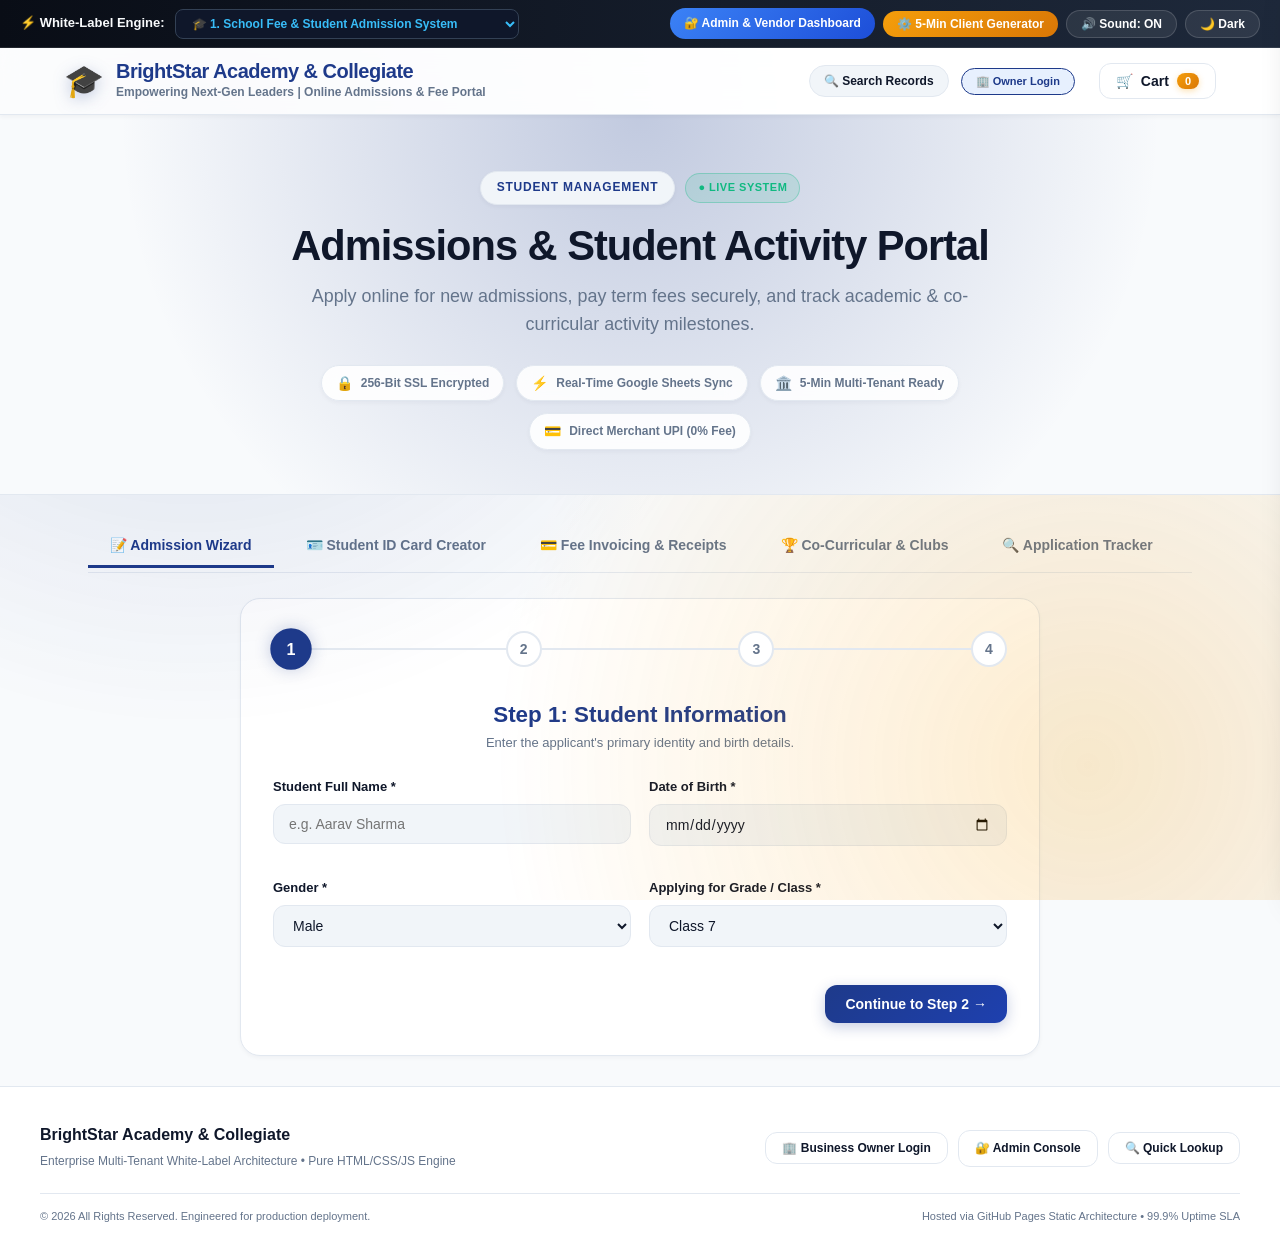
==== index.html @ 554139df "feat: add Business Owner login & dashboard, HTML5 canvas image compression, and fix print media prev" ====
<!DOCTYPE html>
<html lang="en" data-theme="light">
<head>
  <meta charset="UTF-8" />
  <meta name="viewport" content="width=device-width, initial-scale=1.0" />
  <meta name="description" content="World-Class Universal Config-Driven White-Label Platform for Student Admissions, MOVE-X Logistics, Reservations, Food & E-Commerce." />
  <title>Universal Business Platform</title>

  <!-- Security: Content-Security-Policy & Frame Protection -->
  <meta http-equiv="Content-Security-Policy" content="default-src 'self' https: data: blob: 'unsafe-inline' 'unsafe-eval'; img-src 'self' data: https: blob:; font-src 'self' https://fonts.gstatic.com; style-src 'self' 'unsafe-inline' https://fonts.googleapis.com; connect-src 'self' https:;" />
  <meta http-equiv="X-Content-Type-Options" content="nosniff" />

  <!-- Frame-Busting Defense against Clickjacking -->
  <script>
    if (window.top !== window.self) {
      window.top.location = window.self.location;
    }
  </script>

  <!-- Google Fonts: Inter -->
  <link rel="preconnect" href="https://fonts.googleapis.com" />
  <link rel="preconnect" href="https://fonts.gstatic.com" crossorigin />
  <link href="https://fonts.googleapis.com/css2?family=Inter:wght@400;500;600;700;800;900&display=swap" rel="stylesheet" />

  <!-- Google Identity Services (GIS) OAuth 2.0 SDK -->
  <script src="https://accounts.google.com/gsi/client" async defer></script>

  <!-- SEO, Google Indexing & Open Graph Meta Tags -->
  <meta name="robots" content="index, follow" />
  <meta name="google-site-verification" id="google-site-verification-meta" content="google00f9059f5265dae5" />
  <link rel="canonical" id="canonical-url" href="https://raviattrash-pro.github.io/OmniSaaS/" />
  <meta property="og:title" id="og-title" content="OmniSaaS Universal Business Platform" />
  <meta property="og:description" id="og-desc" content="World-Class Universal Config-Driven White-Label Platform for Student Admissions, MOVE-X Logistics, Reservations, Food & E-Commerce." />
  <meta property="og:url" id="og-url" content="https://raviattrash-pro.github.io/OmniSaaS/" />
  <meta property="og:type" content="website" />
  <meta name="twitter:card" content="summary_large_image" />

  <!-- Dynamic Schema.org JSON-LD Structured Data Container -->
  <script id="schema-structured-data" type="application/ld+json"></script>

  <!-- PWA Manifest -->
  <link rel="manifest" href="manifest.json" />

  <!-- Stylesheet -->
  <link rel="stylesheet" href="styles.css" />
</head>
<body>

  <!-- Ambient Glow Meshes -->
  <div class="ambient-glow-mesh"></div>

  <!-- =========================================================================
       CANVAS CONFETTI PARTICLE OVERLAY
       ========================================================================= -->
  <canvas id="confetti-canvas"></canvas>

  <!-- =========================================================================
       SHOWCASE & CONTROLS BAR (FOR CLIENT DEMOS, REBRANDING & ADMIN DASHBOARD)
       ========================================================================= -->
  <div class="showcase-bar" id="showcase-bar">
    <div class="showcase-bar-left">
      <span>⚡ <strong>White-Label Engine:</strong></span>
      <div class="showcase-select-wrapper">
        <select id="showcase-select" class="showcase-select" onchange="UniversalApp.switchVertical(this.value)">
          <option value="student_management">🎓 1. School Fee & Student Admission System</option>
          <option value="movex_booking">🚚 2. MOVE-X Logistics & Vehicle Booking (V0 Plan)</option>
          <option value="hotel_booking">🏨 3. Hotel & Table / Seat Reservation</option>
          <option value="food_order">🍔 4. Restaurant Food Ordering App</option>
          <option value="ecommerce">🛍️ 5. Quick-Commerce / E-Commerce Retail Store</option>
        </select>
      </div>
    </div>

    <div style="display: flex; align-items: center; gap: 8px; flex-wrap: wrap;">
      <!-- Direct Link to Multi-Vendor Admin Dashboard -->
      <a href="admin.html" target="_blank" class="pill-btn" style="background: linear-gradient(135deg, #3b82f6, #1d4ed8); border: none; font-weight: 800; text-decoration: none;">
        🔐 Admin & Vendor Dashboard
      </a>

      <!-- Quick 5-Minute Rebrand & Client Generator -->
      <button class="pill-btn" style="background: linear-gradient(135deg, #f59e0b, #d97706); border: none; font-weight: 800;" onclick="UniversalApp.openRebrandingModal()">
        ⚙️ 5-Min Client Generator
      </button>

      <button class="pill-btn" id="pwa-install-btn" style="display: none; background: #10b981; border-color: #10b981;" onclick="UniversalApp.installPwaApp()">📲 Install App</button>
      <button class="pill-btn" id="sound-toggle-btn" onclick="UniversalApp.toggleSound()">🔊 Sound: ON</button>
      <button class="pill-btn" id="theme-toggle-btn" onclick="UniversalApp.toggleTheme()">🌙 Dark</button>
    </div>
  </div>

  <!-- =========================================================================
       NAVBAR & AUTHENTICATION BADGE
       ========================================================================= -->
  <nav class="navbar" id="main-navbar">
    <div class="nav-container">
      <a href="#" class="brand">
        <img id="brand-logo-img" class="brand-logo-img" src="" alt="Brand Logo" style="display: none;" />
        <span class="brand-icon" id="brand-icon">🎓</span>
        <div class="brand-info">
          <h1 id="brand-title">BrightStar Academy</h1>
          <p id="brand-tagline">Online Admissions & Fee Portal</p>
        </div>
      </a>

      <div class="nav-actions">
        <!-- Global Universal Multi-Entity Search Button -->
        <button class="pill-btn nav-search-pill" onclick="UniversalApp.openUniversalSearch()">
          🔍 Search Records
        </button>

        <!-- Business Owner Dedicated Login Button -->
        <button class="pill-btn" style="background: rgba(59, 130, 246, 0.12); color: var(--primary-color); border: 1.5px solid var(--primary-color); font-weight: 800; font-size: 11px;" onclick="UniversalApp.openOwnerLoginModal()">
          🏢 Owner Login
        </button>

        <!-- Google OAuth Profile Container -->
        <div id="nav-auth-container"></div>

        <button class="cart-badge-btn" onclick="UniversalApp.toggleCart()">
          🛒 <span id="cart-btn-label">Cart</span>
          <span class="badge-count" id="cart-count">0</span>
        </button>
      </div>
    </div>
  </nav>

  <!-- =========================================================================
       HERO SECTION WITH TRUST BADGES & ANIMATED GLOW
       ========================================================================= -->
  <header class="hero">
    <div class="hero-content">
      <div class="hero-badge-wrap">
        <span class="hero-badge" id="hero-badge">ADMISSION PORTAL</span>
        <span class="status-live-dot">● LIVE SYSTEM</span>
      </div>
      <h2 id="hero-headline">Online Student Admissions & Fee Portal</h2>
      <p id="hero-subtext">Apply online for new admissions, pay term fees securely, and track academic & co-curricular activity milestones.</p>

      <!-- Enterprise Trust & Security Badges -->
      <div class="trust-badge-row">
        <div class="trust-badge-item">
          <span class="trust-icon">🔒</span>
          <span>256-Bit SSL Encrypted</span>
        </div>
        <div class="trust-badge-item">
          <span class="trust-icon">⚡</span>
          <span>Real-Time Google Sheets Sync</span>
        </div>
        <div class="trust-badge-item">
          <span class="trust-icon">🏛️</span>
          <span>5-Min Multi-Tenant Ready</span>
        </div>
        <div class="trust-badge-item">
          <span class="trust-icon">💳</span>
          <span>Direct Merchant UPI (0% Fee)</span>
        </div>
      </div>
    </div>
  </header>

  <!-- =========================================================================
       MAIN CONTENT CONTAINER (Dynamically injected per vertical)
       ========================================================================= -->
  <main class="main-wrapper" id="vertical-container">
    <!-- Active Vertical Module Renders Here -->
  </main>

  <!-- =========================================================================
       SLIDE-OUT SHOPPING / BOOKING CART DRAWER
       ========================================================================= -->
  <div class="cart-drawer" id="cart-drawer">
    <div class="cart-header">
      <h3 style="font-size: 1.15rem; color: var(--text-main);">🛍️ Your Selection</h3>
      <button class="modal-close" onclick="UniversalApp.toggleCart()" style="position: static;">✕</button>
    </div>
    
    <div class="cart-items-list" id="cart-items-list">
      <!-- Items populated via JS -->
    </div>

    <!-- PROMO CODE & FREE DELIVERY PROGRESS -->
    <div style="padding: 0 24px; background: var(--surface-card);">
      <div class="promo-input-group">
        <input type="text" id="cart_promo_input" class="form-control" placeholder="Promo code (e.g. WELCOME10)" style="padding: 8px 12px; font-size: 13px;" />
        <button class="btn btn-primary" style="padding: 8px 14px; font-size: 13px;" onclick="UniversalApp.applyPromoCode()">Apply</button>
      </div>
      <div style="font-size: 11px; color: var(--text-muted); display: flex; justify-content: space-between;">
        <span>Free Express Delivery:</span>
        <span style="color: var(--success-color); font-weight: 700;">Unlocked!</span>
      </div>
      <div class="free-shipping-meter">
        <div class="free-shipping-progress" style="width: 100%;"></div>
      </div>
    </div>

    <div class="cart-footer">
      <div style="display: flex; justify-content: space-between; margin-bottom: 14px; font-weight: 800;">
        <span>Total Payable:</span>
        <span id="cart-total-amt" style="color: var(--primary-color); font-size: 1.3rem;">$0.00</span>
      </div>
      <button class="btn btn-primary" style="width: 100%; font-size: 15px;" onclick="UniversalApp.openCartCheckout()">
        Proceed to Checkout →
      </button>
    </div>
  </div>

  <!-- =========================================================================
       UNIVERSAL MODAL OVERLAY
       ========================================================================= -->
  <div class="modal-overlay" id="app-modal" onclick="if(event.target === this) UniversalApp.closeModal()">
    <div class="modal-box">
      <button class="modal-close" onclick="UniversalApp.closeModal()">✕</button>
      <div id="modal-body">
        <!-- Injected dynamically -->
      </div>
    </div>
  </div>

  <!-- =========================================================================
       TOAST CONTAINER
       ========================================================================= -->
  <div class="toast-container" id="toast-container"></div>

  <!-- =========================================================================
       FOOTER
       ========================================================================= -->
  <footer>
    <div style="max-width: 1200px; margin: 0 auto;">
      <div style="display: flex; justify-content: space-between; align-items: center; flex-wrap: wrap; gap: 16px; margin-bottom: 18px; text-align: left;">
        <div>
          <p style="font-weight: 900; color: var(--text-main); font-size: 16px;" id="footer-brand">BrightStar Academy</p>
          <p style="margin: 4px 0; font-size: 12px; color: var(--text-muted);">Enterprise Multi-Tenant White-Label Architecture &bull; Pure HTML/CSS/JS Engine</p>
        </div>
        <div style="display: flex; gap: 10px; align-items: center; flex-wrap: wrap;">
          <button class="btn btn-outline" style="padding: 8px 16px; font-size: 12px; font-weight: 700;" onclick="UniversalApp.openOwnerLoginModal()">
            🏢 Business Owner Login
          </button>
          <a href="admin.html" class="btn btn-outline" style="padding: 8px 16px; font-size: 12px; text-decoration: none;">
            🔐 Admin Console
          </a>
          <button class="btn btn-outline" style="padding: 8px 16px; font-size: 12px;" onclick="UniversalApp.openUniversalSearch()">
            🔍 Quick Lookup
          </button>
        </div>
      </div>
      <div style="border-top: 1px solid var(--border-color); padding-top: 14px; font-size: 11px; color: var(--text-muted); display: flex; justify-content: space-between; flex-wrap: wrap; gap: 8px;">
        <span>© 2026 All Rights Reserved. Engineered for production deployment.</span>
        <span>Hosted via GitHub Pages Static Architecture &bull; 99.9% Uptime SLA</span>
      </div>
    </div>
  </footer>

  <!-- =========================================================================
       SCRIPTS LOADER
       ========================================================================= -->
  <script src="config.js"></script>
  <script src="modules/student-management.js"></script>
  <script src="modules/movex-booking.js"></script>
  <script src="modules/hotel-booking.js"></script>
  <script src="modules/food-ordering.js"></script>
  <script src="modules/ecommerce.js"></script>
  <script src="app.js"></script>
</body>
</html>
---- styles.css ----
/* ==========================================================================
   WORLD-CLASS DESIGN SYSTEM, SECURITY BADGES & ERGONOMIC ANIMATIONS
   Universal Config-Driven White-Label Platform
   ========================================================================== */

:root {
  --primary-color: #1e3a8a;
  --primary-hover: #1e40af;
  --primary-glow: rgba(30, 58, 138, 0.25);
  --accent-color: #f59e0b;
  --accent-hover: #d97706;
  --accent-glow: rgba(245, 158, 11, 0.3);

  /* Light Theme Palette */
  --bg-color: #f8fafc;
  --bg-secondary: #f1f5f9;
  --surface-color: #ffffff;
  --surface-card: #ffffff;
  --surface-glass: rgba(255, 255, 255, 0.88);
  --text-main: #0f172a;
  --text-muted: #64748b;
  --border-color: #e2e8f0;
  --border-focus: #3b82f6;
  
  --success-color: #10b981;
  --warning-color: #f59e0b;
  --danger-color: #ef4444;

  --radius-sm: 8px;
  --radius-md: 12px;
  --radius-lg: 20px;
  --radius-xl: 28px;

  --shadow-sm: 0 2px 4px rgba(15, 23, 42, 0.04);
  --shadow-md: 0 6px 18px rgba(15, 23, 42, 0.08);
  --shadow-lg: 0 14px 38px rgba(15, 23, 42, 0.12);
  --shadow-glow: 0 0 25px var(--primary-glow);

  --font-family: 'Inter', -apple-system, BlinkMacSystemFont, 'Segoe UI', Roboto, sans-serif;
  --spring-transition: all 0.35s cubic-bezier(0.175, 0.885, 0.32, 1.275);
  --smooth-transition: all 0.25s cubic-bezier(0.4, 0, 0.2, 1);
}

/* Dark Theme Palette */
[data-theme="dark"] {
  --bg-color: #090d16;
  --bg-secondary: #0f172a;
  --surface-color: #131d31;
  --surface-card: #18233c;
  --surface-glass: rgba(19, 29, 49, 0.88);
  --text-main: #f8fafc;
  --text-muted: #94a3b8;
  --border-color: #1e293b;
  --border-focus: #60a5fa;
  --shadow-sm: 0 2px 6px rgba(0, 0, 0, 0.3);
  --shadow-md: 0 8px 24px rgba(0, 0, 0, 0.45);
  --shadow-lg: 0 16px 45px rgba(0, 0, 0, 0.6);
}

* {
  box-sizing: border-box;
  margin: 0;
  padding: 0;
  -webkit-font-smoothing: antialiased;
}

body {
  font-family: var(--font-family);
  background-color: var(--bg-color);
  color: var(--text-main);
  line-height: 1.6;
  min-height: 100vh;
  display: flex;
  flex-direction: column;
  transition: background-color 0.3s ease, color 0.3s ease;
  overflow-x: hidden;
  position: relative;
}

/* Ambient Background Glow Mesh */
.ambient-glow-mesh {
  position: fixed;
  inset: 0;
  pointer-events: none;
  z-index: 0;
  background: 
    radial-gradient(circle at 15% 15%, var(--primary-glow) 0%, transparent 45%),
    radial-gradient(circle at 85% 85%, var(--accent-glow) 0%, transparent 45%);
  opacity: 0.65;
  transition: opacity 0.5s ease;
}

/* ==========================================================================
   SHOWCASE DEMO CONTROL BAR
   ========================================================================== */
.showcase-bar {
  background: linear-gradient(90deg, #090d16 0%, #1e293b 100%);
  color: #f8fafc;
  padding: 8px 20px;
  font-size: 13px;
  display: flex;
  justify-content: space-between;
  align-items: center;
  flex-wrap: wrap;
  gap: 12px;
  border-bottom: 1px solid rgba(255, 255, 255, 0.1);
  z-index: 100;
  backdrop-filter: blur(10px);
}
.showcase-bar-left {
  display: flex;
  align-items: center;
  gap: 10px;
}
.showcase-select-wrapper {
  display: flex;
  align-items: center;
  gap: 10px;
}
.showcase-select {
  background: #0f172a;
  color: #38bdf8;
  border: 1px solid #334155;
  padding: 6px 12px;
  border-radius: var(--radius-sm);
  font-size: 12px;
  font-weight: 700;
  outline: none;
  cursor: pointer;
  transition: var(--smooth-transition);
}
.showcase-select:hover {
  border-color: #38bdf8;
  box-shadow: 0 0 10px rgba(56, 189, 248, 0.3);
}
.pill-btn {
  background: rgba(255, 255, 255, 0.08);
  border: 1px solid rgba(255, 255, 255, 0.15);
  color: #fff;
  padding: 6px 14px;
  border-radius: 999px;
  font-size: 12px;
  font-weight: 700;
  cursor: pointer;
  display: inline-flex;
  align-items: center;
  gap: 6px;
  transition: var(--smooth-transition);
}
.pill-btn:hover {
  background: rgba(255, 255, 255, 0.18);
  transform: translateY(-1px);
}

/* ==========================================================================
   NAVBAR & LOGO DISPLAY
   ========================================================================== */
.navbar {
  background: var(--surface-glass);
  backdrop-filter: blur(12px);
  border-bottom: 1px solid var(--border-color);
  position: sticky;
  top: 0;
  z-index: 90;
  box-shadow: var(--shadow-sm);
  transition: var(--smooth-transition);
}
.nav-container {
  max-width: 1200px;
  margin: 0 auto;
  padding: 12px 24px;
  display: flex;
  justify-content: space-between;
  align-items: center;
}
.brand {
  display: flex;
  align-items: center;
  gap: 12px;
  text-decoration: none;
  color: var(--text-main);
  transition: var(--spring-transition);
}
.brand:hover {
  transform: scale(1.02);
}
.brand-icon {
  font-size: 2rem;
  line-height: 1;
  filter: drop-shadow(0 4px 8px var(--primary-glow));
}
.brand-logo-img {
  max-height: 40px;
  max-width: 120px;
  object-fit: contain;
  border-radius: var(--radius-sm);
  display: none;
}
.brand-info h1 {
  font-size: 1.25rem;
  font-weight: 900;
  color: var(--primary-color);
  line-height: 1.15;
  letter-spacing: -0.5px;
}
.brand-info p {
  font-size: 0.75rem;
  color: var(--text-muted);
  font-weight: 600;
}
.nav-actions {
  display: flex;
  align-items: center;
  gap: 12px;
}

/* User Profile Badge */
.user-profile-badge {
  display: flex;
  align-items: center;
  gap: 8px;
  background: var(--bg-secondary);
  border: 1px solid var(--border-color);
  padding: 4px 10px 4px 4px;
  border-radius: 999px;
  font-size: 13px;
  font-weight: 600;
}
.user-avatar {
  width: 28px;
  height: 28px;
  border-radius: 50%;
  object-fit: cover;
  border: 1.5px solid var(--primary-color);
}
.btn-signout {
  background: none;
  border: none;
  color: var(--danger-color);
  font-size: 11px;
  font-weight: 700;
  cursor: pointer;
  margin-left: 4px;
}

/* ==========================================================================
   BUTTONS & ERGONOMIC CONTROLS
   ========================================================================== */
.btn {
  display: inline-flex;
  align-items: center;
  justify-content: center;
  gap: 8px;
  padding: 10px 20px;
  font-size: 14px;
  font-weight: 700;
  border-radius: var(--radius-md);
  border: none;
  cursor: pointer;
  transition: var(--spring-transition);
  text-decoration: none;
  position: relative;
  overflow: hidden;
}
.btn:active {
  transform: scale(0.96);
}
.btn-primary {
  background: linear-gradient(135deg, var(--primary-color) 0%, var(--primary-hover) 100%);
  color: #ffffff;
  box-shadow: 0 4px 14px var(--primary-glow);
}
.btn-primary:hover {
  box-shadow: 0 6px 20px var(--primary-glow);
  transform: translateY(-2px);
}
.btn-accent {
  background: linear-gradient(135deg, var(--accent-color) 0%, var(--accent-hover) 100%);
  color: #ffffff;
  box-shadow: 0 4px 14px var(--accent-glow);
}
.btn-accent:hover {
  box-shadow: 0 6px 20px var(--accent-glow);
  transform: translateY(-2px);
}
.btn-outline {
  background: transparent;
  border: 1.5px solid var(--border-color);
  color: var(--text-main);
}
.btn-outline:hover {
  border-color: var(--primary-color);
  color: var(--primary-color);
  background: var(--bg-secondary);
  transform: translateY(-2px);
}
.cart-badge-btn {
  position: relative;
  background: var(--surface-card);
  border: 1.5px solid var(--border-color);
  color: var(--text-main);
  padding: 9px 16px;
  border-radius: var(--radius-md);
  cursor: pointer;
  font-weight: 700;
  font-size: 14px;
  display: flex;
  align-items: center;
  gap: 8px;
  transition: var(--spring-transition);
}
.cart-badge-btn:hover {
  border-color: var(--primary-color);
  transform: translateY(-2px);
  box-shadow: var(--shadow-sm);
}
.badge-count {
  background: linear-gradient(135deg, var(--accent-color), var(--accent-hover));
  color: white;
  font-size: 11px;
  padding: 2px 8px;
  border-radius: 999px;
  font-weight: 800;
  box-shadow: 0 2px 6px var(--accent-glow);
}

/* ==========================================================================
   HERO SECTION & TRUST SECURITY BADGES
   ========================================================================== */
.hero {
  position: relative;
  background: radial-gradient(circle at 50% 0%, var(--primary-glow) 0%, transparent 70%), var(--bg-color);
  border-bottom: 1px solid var(--border-color);
  padding: 56px 24px 44px;
  text-align: center;
}
.hero-content {
  max-width: 860px;
  margin: 0 auto;
}
.hero-badge-wrap {
  display: inline-flex;
  align-items: center;
  gap: 10px;
  margin-bottom: 16px;
  flex-wrap: wrap;
  justify-content: center;
}
.hero-badge {
  display: inline-flex;
  align-items: center;
  gap: 6px;
  padding: 6px 16px;
  background: var(--bg-secondary);
  border: 1px solid var(--border-color);
  color: var(--primary-color);
  font-size: 12px;
  font-weight: 800;
  border-radius: 999px;
  text-transform: uppercase;
  letter-spacing: 0.8px;
  box-shadow: var(--shadow-sm);
}
.status-live-dot {
  display: inline-flex;
  align-items: center;
  gap: 6px;
  padding: 5px 12px;
  background: rgba(16, 185, 129, 0.12);
  color: var(--success-color);
  border: 1px solid rgba(16, 185, 129, 0.3);
  font-size: 11px;
  font-weight: 800;
  border-radius: 999px;
  letter-spacing: 0.5px;
}
.hero h2 {
  font-size: 2.6rem;
  font-weight: 900;
  color: var(--text-main);
  margin-bottom: 12px;
  line-height: 1.18;
  letter-spacing: -1px;
}
.hero p {
  font-size: 1.12rem;
  color: var(--text-muted);
  max-width: 680px;
  margin: 0 auto 26px;
}

/* Trust Badges Row */
.trust-badge-row {
  display: flex;
  justify-content: center;
  align-items: center;
  flex-wrap: wrap;
  gap: 12px;
  margin-top: 20px;
}
.trust-badge-item {
  display: inline-flex;
  align-items: center;
  gap: 8px;
  background: var(--surface-glass);
  backdrop-filter: blur(10px);
  border: 1px solid var(--border-color);
  padding: 6px 14px;
  border-radius: 999px;
  font-size: 12px;
  font-weight: 700;
  color: var(--text-muted);
  box-shadow: var(--shadow-sm);
  transition: var(--spring-transition);
}
.trust-badge-item:hover {
  transform: translateY(-2px);
  border-color: var(--primary-color);
  color: var(--text-main);
}
.trust-icon {
  font-size: 14px;
}

.nav-search-pill {
  background: var(--bg-secondary);
  color: var(--text-main);
  border: 1.5px solid var(--border-color);
  padding: 8px 14px;
  font-weight: 700;
}
.nav-search-pill:hover {
  border-color: var(--primary-color);
  color: var(--primary-color);
}

/* ==========================================================================
   TABS & NAVIGATION
   ========================================================================== */
.tab-container {
  max-width: 1200px;
  margin: 20px auto 0;
  padding: 0 24px;
}
.nav-tabs {
  display: flex;
  gap: 10px;
  border-bottom: 1px solid var(--border-color);
  overflow-x: auto;
  padding-bottom: 4px;
}
.tab-btn {
  padding: 12px 22px;
  background: none;
  border: none;
  border-bottom: 3px solid transparent;
  font-size: 14px;
  font-weight: 700;
  color: var(--text-muted);
  cursor: pointer;
  transition: var(--smooth-transition);
  white-space: nowrap;
  display: inline-flex;
  align-items: center;
  gap: 6px;
}
.tab-btn:hover {
  color: var(--primary-color);
}
.tab-btn.active {
  color: var(--primary-color);
  border-bottom-color: var(--primary-color);
}

/* ==========================================================================
   CARDS & GRID
   ========================================================================== */
.main-wrapper {
  max-width: 1200px;
  margin: 30px auto;
  padding: 0 24px;
  flex: 1;
  width: 100%;
}
.grid-container {
  display: grid;
  grid-template-columns: repeat(auto-fill, minmax(290px, 1fr));
  gap: 24px;
  margin-top: 20px;
}
.card {
  background: var(--surface-card);
  border: 1px solid var(--border-color);
  border-radius: var(--radius-lg);
  overflow: hidden;
  box-shadow: var(--shadow-sm);
  transition: var(--spring-transition);
  display: flex;
  flex-direction: column;
  position: relative;
}
.card:hover {
  transform: translateY(-6px);
  box-shadow: var(--shadow-md);
  border-color: var(--border-focus);
}
.card-image-wrap {
  position: relative;
  height: 190px;
  background: var(--bg-secondary);
  overflow: hidden;
}
.card-img {
  width: 100%;
  height: 100%;
  object-fit: cover;
  transition: transform 0.5s ease;
}
.card:hover .card-img {
  transform: scale(1.08);
}
.card-badge {
  position: absolute;
  top: 14px;
  left: 14px;
  background: linear-gradient(135deg, var(--accent-color), var(--accent-hover));
  color: #fff;
  padding: 4px 12px;
  font-size: 11px;
  font-weight: 800;
  border-radius: 999px;
  text-transform: uppercase;
  letter-spacing: 0.5px;
  box-shadow: 0 2px 8px rgba(0,0,0,0.15);
}
.card-body {
  padding: 22px;
  flex: 1;
  display: flex;
  flex-direction: column;
}
.card-title {
  font-size: 1.2rem;
  font-weight: 800;
  color: var(--text-main);
  margin-bottom: 6px;
  letter-spacing: -0.3px;
}
.card-subtitle {
  font-size: 0.85rem;
  color: var(--text-muted);
  margin-bottom: 12px;
  font-weight: 500;
}
.card-desc {
  font-size: 0.92rem;
  color: var(--text-muted);
  margin-bottom: 18px;
  flex: 1;
  line-height: 1.5;
}
.card-footer {
  display: flex;
  justify-content: space-between;
  align-items: center;
  padding-top: 16px;
  border-top: 1px solid var(--border-color);
}
.price-tag {
  font-size: 1.35rem;
  font-weight: 900;
  color: var(--primary-color);
  letter-spacing: -0.5px;
}
.price-unit {
  font-size: 0.8rem;
  font-weight: 500;
  color: var(--text-muted);
}

/* ==========================================================================
   STEPPER WIZARD
   ========================================================================== */
.stepper-header {
  display: flex;
  justify-content: space-between;
  position: relative;
  margin-bottom: 30px;
}
.stepper-header::before {
  content: '';
  position: absolute;
  top: 50%;
  left: 0;
  right: 0;
  height: 2px;
  background: var(--border-color);
  z-index: 1;
  transform: translateY(-50%);
}
.step-node {
  position: relative;
  z-index: 2;
  background: var(--surface-card);
  border: 2px solid var(--border-color);
  color: var(--text-muted);
  width: 36px;
  height: 36px;
  border-radius: 50%;
  display: flex;
  align-items: center;
  justify-content: center;
  font-weight: 800;
  font-size: 14px;
  transition: var(--spring-transition);
}
.step-node.active {
  border-color: var(--primary-color);
  background: var(--primary-color);
  color: #fff;
  box-shadow: 0 0 14px var(--primary-glow);
  transform: scale(1.15);
}
.step-node.completed {
  border-color: var(--success-color);
  background: var(--success-color);
  color: #fff;
}

/* ==========================================================================
   DIGITAL STUDENT ID CARD
   ========================================================================== */
.digital-id-card {
  background: linear-gradient(135deg, var(--primary-color) 0%, #0f172a 100%);
  color: #ffffff;
  border-radius: var(--radius-lg);
  padding: 24px;
  max-width: 440px;
  margin: 20px auto;
  box-shadow: var(--shadow-lg);
  border: 1px solid rgba(255,255,255,0.2);
  position: relative;
  overflow: hidden;
}
.digital-id-card::after {
  content: 'OFFICIAL STUDENT ID';
  position: absolute;
  bottom: 8px;
  right: 16px;
  font-size: 10px;
  letter-spacing: 2px;
  opacity: 0.3;
}
.id-card-top {
  display: flex;
  justify-content: space-between;
  align-items: center;
  border-bottom: 1px solid rgba(255,255,255,0.2);
  padding-bottom: 12px;
  margin-bottom: 16px;
}
.id-card-body {
  display: flex;
  gap: 16px;
  align-items: center;
}
.id-photo-frame {
  width: 80px;
  height: 95px;
  background: #ffffff;
  border-radius: var(--radius-sm);
  display: flex;
  align-items: center;
  justify-content: center;
  font-size: 2.2rem;
  border: 2px solid #cbd5e1;
  overflow: hidden;
}

/* ==========================================================================
   MOVE-X INTERACTIVE SVG MAP ROUTE SIMULATOR
   ========================================================================== */
.route-map-box {
  background: #0f172a;
  border-radius: var(--radius-md);
  padding: 16px;
  margin-bottom: 18px;
  position: relative;
  overflow: hidden;
  border: 1px solid #334155;
}
.map-lane-svg {
  width: 100%;
  height: 80px;
}
.lane-truck-icon {
  animation: moveTruck 4s linear infinite;
}
@keyframes moveTruck {
  0% { transform: translateX(40px); }
  50% { transform: translateX(260px); }
  100% { transform: translateX(40px); }
}

/* ==========================================================================
   PROMO CODE & CART METERS
   ========================================================================== */
.promo-input-group {
  display: flex;
  gap: 8px;
  margin: 14px 0;
}
.free-shipping-meter {
  background: var(--bg-secondary);
  border-radius: 999px;
  height: 8px;
  overflow: hidden;
  margin: 10px 0;
}
.free-shipping-progress {
  background: linear-gradient(90deg, var(--accent-color), var(--success-color));
  height: 100%;
  width: 60%;
  transition: width 0.4s ease;
}

/* ==========================================================================
   FORMS & INPUTS
   ========================================================================== */
.form-card {
  background: var(--surface-card);
  border: 1px solid var(--border-color);
  border-radius: var(--radius-lg);
  padding: 32px;
  box-shadow: var(--shadow-sm);
  max-width: 800px;
  margin: 0 auto;
}
.form-grid {
  display: grid;
  grid-template-columns: 1fr 1fr;
  gap: 18px;
}
.form-grid-full {
  grid-column: span 2;
}
.form-group {
  display: flex;
  flex-direction: column;
  gap: 6px;
  margin-bottom: 14px;
}
.form-group label {
  font-size: 13px;
  font-weight: 700;
  color: var(--text-main);
}
.form-control {
  padding: 11px 15px;
  border: 1.5px solid var(--border-color);
  border-radius: var(--radius-md);
  font-size: 14px;
  font-family: inherit;
  outline: none;
  background: var(--bg-secondary);
  color: var(--text-main);
  transition: var(--smooth-transition);
}
.form-control:focus {
  background: var(--surface-card);
  border-color: var(--primary-color);
  box-shadow: 0 0 0 4px var(--primary-glow);
}

/* MoveX Calculator Card */
.movex-calc-card {
  background: var(--surface-card);
  border: 2px solid var(--primary-color);
  border-radius: var(--radius-lg);
  padding: 24px;
  box-shadow: var(--shadow-md);
}
.movex-fare-breakdown {
  background: var(--bg-secondary);
  border: 1px dashed var(--border-color);
  border-radius: var(--radius-md);
  padding: 18px;
  margin: 16px 0;
}
.fare-row {
  display: flex;
  justify-content: space-between;
  font-size: 14px;
  padding: 5px 0;
  color: var(--text-muted);
}
.fare-row.total-row {
  font-size: 19px;
  font-weight: 900;
  color: var(--primary-color);
  border-top: 1.5px solid var(--border-color);
  padding-top: 10px;
  margin-top: 10px;
}
.driver-payout-box {
  background: rgba(16, 185, 129, 0.12);
  border: 1px solid var(--success-color);
  color: var(--success-color);
  padding: 12px 16px;
  border-radius: var(--radius-md);
  font-size: 13px;
  display: flex;
  justify-content: space-between;
  font-weight: 800;
}

/* Modals & Drawers */
.modal-overlay {
  position: fixed;
  inset: 0;
  background: rgba(9, 13, 22, 0.75);
  backdrop-filter: blur(8px);
  z-index: 200;
  display: none;
  justify-content: center;
  align-items: center;
  padding: 20px;
}
.modal-overlay.active {
  display: flex;
}
.modal-box {
  background: var(--surface-card);
  backdrop-filter: blur(16px);
  border-radius: var(--radius-xl);
  max-width: 720px;
  width: 100%;
  max-height: 92vh;
  overflow-y: auto;
  box-shadow: 0 25px 50px -12px rgba(0, 0, 0, 0.4), 0 0 35px var(--primary-glow);
  position: relative;
  padding: 32px;
  animation: modalSpring 0.35s cubic-bezier(0.175, 0.885, 0.32, 1.275);
  border: 1px solid var(--border-color);
}
@keyframes modalSpring {
  from { opacity: 0; transform: scale(0.9) translateY(20px); }
  to { opacity: 1; transform: scale(1) translateY(0); }
}
.modal-close {
  position: absolute;
  top: 20px;
  right: 20px;
  background: var(--bg-secondary);
  border: none;
  width: 34px;
  height: 34px;
  border-radius: 50%;
  cursor: pointer;
  font-size: 18px;
  display: flex;
  align-items: center;
  justify-content: center;
  color: var(--text-main);
  transition: var(--smooth-transition);
}
.modal-close:hover {
  transform: rotate(90deg);
  background: var(--danger-color);
  color: #fff;
}

/* Cart Drawer */
.cart-drawer {
  position: fixed;
  top: 0;
  right: -450px;
  width: 100%;
  max-width: 420px;
  height: 100vh;
  background: var(--surface-card);
  box-shadow: -8px 0 35px rgba(0,0,0,0.3);
  z-index: 250;
  transition: right 0.4s cubic-bezier(0.175, 0.885, 0.32, 1.1);
  display: flex;
  flex-direction: column;
  border-left: 1px solid var(--border-color);
}
.cart-drawer.open {
  right: 0;
}
.cart-header {
  padding: 20px 24px;
  border-bottom: 1px solid var(--border-color);
  display: flex;
  justify-content: space-between;
  align-items: center;
}
.cart-items-list {
  flex: 1;
  overflow-y: auto;
  padding: 18px 24px;
}
.cart-item-row {
  display: flex;
  justify-content: space-between;
  align-items: center;
  padding: 14px 0;
  border-bottom: 1px solid var(--border-color);
}
.cart-qty-ctrl {
  display: flex;
  align-items: center;
  gap: 10px;
}
.qty-btn {
  width: 28px;
  height: 28px;
  border: 1px solid var(--border-color);
  background: var(--bg-secondary);
  color: var(--text-main);
  border-radius: var(--radius-sm);
  cursor: pointer;
  font-weight: 800;
  transition: var(--smooth-transition);
}
.qty-btn:hover {
  background: var(--primary-color);
  color: #fff;
}
.cart-footer {
  padding: 22px 24px;
  border-top: 1px solid var(--border-color);
  background: var(--bg-secondary);
}

/* Toasts */
.toast-container {
  position: fixed;
  bottom: 24px;
  right: 24px;
  z-index: 300;
  display: flex;
  flex-direction: column;
  gap: 10px;
}
.toast {
  background: var(--surface-card);
  color: var(--text-main);
  border: 1px solid var(--border-color);
  padding: 14px 22px;
  border-radius: var(--radius-md);
  box-shadow: var(--shadow-lg);
  font-size: 14px;
  font-weight: 700;
  display: flex;
  align-items: center;
  gap: 10px;
  animation: toastSlide 0.35s cubic-bezier(0.175, 0.885, 0.32, 1.275);
}
@keyframes toastSlide {
  from { transform: translateX(100%); opacity: 0; }
  to { transform: translateX(0); opacity: 1; }
}

/* Canvas Confetti Layer */
#confetti-canvas {
  position: fixed;
  inset: 0;
  pointer-events: none;
  z-index: 9999;
}

/* ==========================================================================
   5-MINUTE MULTI-TENANT RAPID ONBOARDING & LAUNCHPAD STYLES
   ========================================================================== */
.launchpad-tabs {
  display: flex;
  gap: 8px;
  border-bottom: 2px solid var(--border-color);
  padding-bottom: 12px;
  margin-bottom: 20px;
  overflow-x: auto;
}
.launchpad-tab-btn {
  padding: 8px 16px;
  border-radius: var(--radius-md);
  border: 1px solid var(--border-color);
  background: var(--bg-secondary);
  color: var(--text-muted);
  font-weight: 700;
  font-size: 13px;
  cursor: pointer;
  white-space: nowrap;
  transition: var(--smooth-transition);
  display: inline-flex;
  align-items: center;
  gap: 6px;
}
.launchpad-tab-btn:hover {
  background: var(--surface-card);
  color: var(--text-main);
}
.launchpad-tab-btn.active {
  background: var(--primary-color);
  color: #ffffff;
  border-color: var(--primary-color);
  box-shadow: var(--shadow-sm);
}

.client-profile-grid {
  display: grid;
  grid-template-columns: repeat(auto-fill, minmax(260px, 1fr));
  gap: 16px;
  margin: 16px 0;
}
.client-profile-card {
  background: var(--bg-secondary);
  border: 1.5px solid var(--border-color);
  border-radius: var(--radius-lg);
  padding: 18px;
  position: relative;
  transition: var(--smooth-transition);
  display: flex;
  flex-direction: column;
  justify-content: space-between;
}
.client-profile-card:hover {
  border-color: var(--primary-color);
  transform: translateY(-3px);
  box-shadow: var(--shadow-md);
}
.client-profile-card.active-profile {
  border-color: var(--success-color);
  background: rgba(16, 185, 129, 0.05);
}
.profile-card-header {
  display: flex;
  justify-content: space-between;
  align-items: flex-start;
  margin-bottom: 10px;
}
.profile-badge {
  font-size: 10px;
  font-weight: 800;
  text-transform: uppercase;
  padding: 3px 8px;
  border-radius: 999px;
  background: var(--surface-card);
  color: var(--text-muted);
}
.profile-actions {
  display: flex;
  gap: 6px;
  margin-top: 14px;
}

.catalog-editor-container {
  background: var(--bg-secondary);
  border: 1px solid var(--border-color);
  border-radius: var(--radius-md);
  padding: 16px;
  margin-top: 14px;
}
.catalog-item-row {
  display: flex;
  gap: 10px;
  align-items: center;
  background: var(--surface-card);
  padding: 10px 14px;
  border-radius: var(--radius-sm);
  border: 1px solid var(--border-color);
  margin-bottom: 8px;
}

.share-link-box {
  background: var(--bg-secondary);
  border: 1.5px dashed var(--primary-color);
  border-radius: var(--radius-lg);
  padding: 20px;
  text-align: center;
  margin-top: 16px;
}

/* Footer */
footer {
  background: var(--surface-color);
  color: var(--text-muted);
  padding: 35px 24px;
  font-size: 13px;
  margin-top: auto;
  text-align: center;
  border-top: 1px solid var(--border-color);
}

/* ==========================================================================
   OFFICIAL PRINT STYLESHEET (@media print)
   Flawless single-page PDF generation for receipts, vouchers, dockets & ID cards
   ========================================================================== */
@media print {
  @page {
    size: A4 portrait;
    margin: 12mm;
  }

  html, body {
    background: #ffffff !important;
    color: #000000 !important;
    margin: 0 !important;
    padding: 0 !important;
    font-size: 11pt;
    line-height: 1.4;
  }

  /* Hide background interface by default */
  body * {
    visibility: hidden;
  }

  .showcase-bar,
  .navbar,
  .hero,
  .tab-container,
  .cart-drawer,
  .toast-container,
  footer,
  .btn,
  button,
  .modal-close,
  #confetti-canvas,
  .route-map-box,
  .pill-btn,
  .form-card,
  input,
  select,
  textarea,
  .nav-tabs,
  .sound-btn {
    display: none !important;
    visibility: hidden !important;
  }

  /* 1. When an active modal is open (Receipt Slip, Voucher, Order Receipt, Docket) */
  #app-modal.active,
  #app-modal.active *,
  .modal-overlay.active,
  .modal-overlay.active *,
  .modal.active,
  .modal.active * {
    visibility: visible !important;
  }

  #app-modal.active,
  .modal-overlay.active,
  .modal.active {
    position: absolute !important;
    left: 0 !important;
    top: 0 !important;
    width: 100% !important;
    height: auto !important;
    display: block !important;
    background: #ffffff !important;
    padding: 0 !important;
    margin: 0 !important;
    overflow: visible !important;
  }

  #app-modal.active .modal-box,
  .modal-overlay.active .modal-box,
  .modal.active .modal-box,
  .modal.active .modal-content {
    position: static !important;
    width: 100% !important;
    max-width: 580px !important;
    margin: 0 auto !important;
    padding: 24px !important;
    border: 1.5px solid #0f172a !important;
    border-radius: 8px !important;
    background: #ffffff !important;
    color: #0f172a !important;
    box-shadow: none !important;
    page-break-inside: avoid !important;
    break-inside: avoid !important;
  }

  .receipt-box {
    width: 100% !important;
    max-width: 560px !important;
    margin: 0 auto !important;
    padding: 0 !important;
    background: #ffffff !important;
    color: #0f172a !important;
    page-break-inside: avoid !important;
    break-inside: avoid !important;
    page-break-after: avoid !important;
    break-after: avoid !important;
  }

  .receipt-row {
    border-bottom: 1px dashed #cbd5e1 !important;
    padding: 6px 0 !important;
    color: #0f172a !important;
  }

  .receipt-row strong {
    color: #0f172a !important;
  }

  /* 2. When printing an ID Card */
  body.printing-id-card #printableStudentIdCard,
  body.printing-id-card #printableStudentIdCard * {
    visibility: visible;
  }

  body.printing-id-card #printableStudentIdCard {
    position: fixed !important;
    left: 50% !important;
    top: 30% !important;
    transform: translate(-50%, -30%) !important;
    margin: 0 auto !important;
    width: 380px !important;
    max-width: 380px !important;
    box-shadow: none !important;
    border: 2px solid #0f172a !important;
    page-break-inside: avoid !important;
    break-inside: avoid !important;
    page-break-after: avoid !important;
    break-after: avoid !important;
    -webkit-print-color-adjust: exact !important;
    print-color-adjust: exact !important;
  }

  .digital-id-card {
    background: #1e3a8a !important;
    color: #ffffff !important;
    -webkit-print-color-adjust: exact !important;
    print-color-adjust: exact !important;
    page-break-inside: avoid !important;
    break-inside: avoid !important;
  }
}

.payment-proof-box {
  background: var(--bg-secondary);
  border: 1px solid var(--border-color);
  border-radius: var(--radius-md);
  padding: 14px;
  margin-top: 14px;
  text-align: left;
}

.screenshot-preview-thumb {
  width: 100%;
  max-height: 150px;
  object-fit: contain;
  border-radius: var(--radius-sm);
  border: 1px solid var(--border-color);
  background: #fff;
  margin-top: 8px;
}

/* Responsive */
@media (max-width: 768px) {
  .form-grid {
    grid-template-columns: 1fr;
  }
  .form-grid-full {
    grid-column: span 1;
  }
  .hero h2 {
    font-size: 1.8rem;
  }
  .nav-container {
    padding: 10px 16px;
  }
}
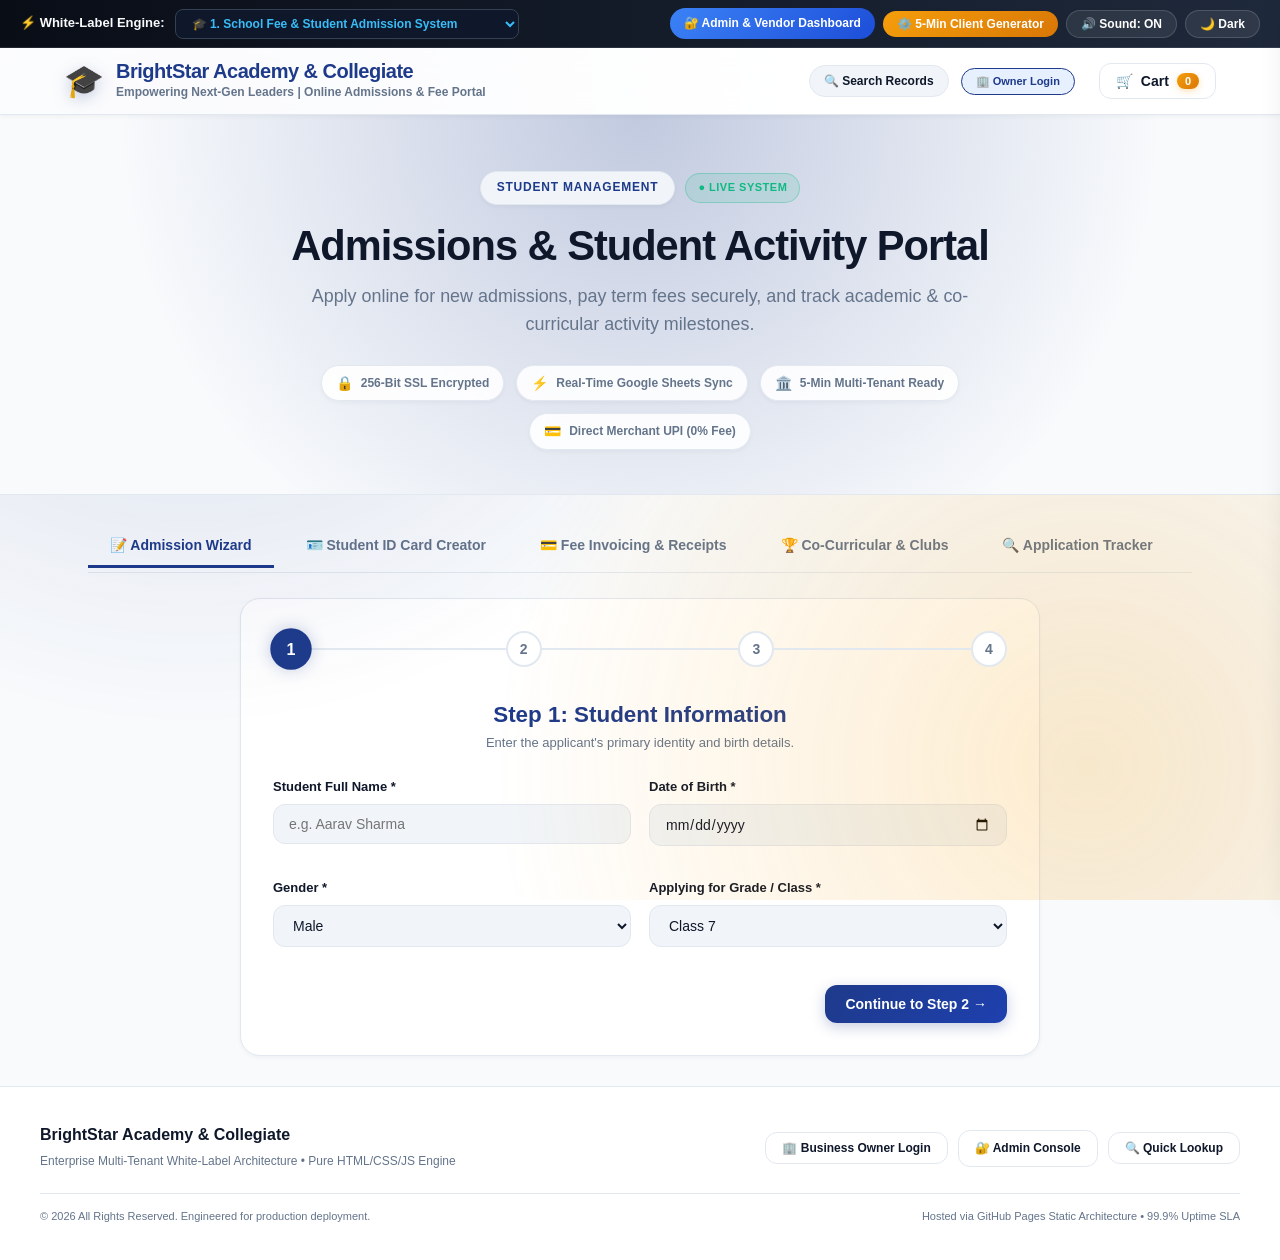
==== commit 9d376f36: "fix(cache): update sw to v2 with cache purging, add cache-busting query params, and fix favicon/mani" ====
--- a/index.html
+++ b/index.html
@@ -38,11 +38,14 @@
   <!-- Dynamic Schema.org JSON-LD Structured Data Container -->
   <script id="schema-structured-data" type="application/ld+json"></script>
 
+  <!-- Favicon -->
+  <link rel="icon" href="data:image/svg+xml,<svg xmlns='http://www.w3.org/2000/svg' viewBox='0 0 100 100'><text y='.9em' font-size='90'>🎓</text></svg>" />
+
   <!-- PWA Manifest -->
   <link rel="manifest" href="manifest.json" />
 
   <!-- Stylesheet -->
-  <link rel="stylesheet" href="styles.css" />
+  <link rel="stylesheet" href="styles.css?v=2.2" />
 </head>
 <body>
 
@@ -253,12 +256,12 @@
   <!-- =========================================================================
        SCRIPTS LOADER
        ========================================================================= -->
-  <script src="config.js"></script>
-  <script src="modules/student-management.js"></script>
-  <script src="modules/movex-booking.js"></script>
-  <script src="modules/hotel-booking.js"></script>
-  <script src="modules/food-ordering.js"></script>
-  <script src="modules/ecommerce.js"></script>
-  <script src="app.js"></script>
+  <script src="config.js?v=2.2"></script>
+  <script src="modules/student-management.js?v=2.2"></script>
+  <script src="modules/movex-booking.js?v=2.2"></script>
+  <script src="modules/hotel-booking.js?v=2.2"></script>
+  <script src="modules/food-ordering.js?v=2.2"></script>
+  <script src="modules/ecommerce.js?v=2.2"></script>
+  <script src="app.js?v=2.2"></script>
 </body>
 </html>
--- a/styles.css
+++ b/styles.css
@@ -1206,6 +1206,16 @@
     color: #0f172a !important;
   }
 
+  #app-modal.active .btn,
+  #app-modal.active button,
+  .modal-overlay.active .btn,
+  .modal-overlay.active button,
+  .receipt-box .btn,
+  .receipt-box button {
+    display: none !important;
+    visibility: hidden !important;
+  }
+
   /* 2. When printing an ID Card */
   body.printing-id-card #printableStudentIdCard,
   body.printing-id-card #printableStudentIdCard * {
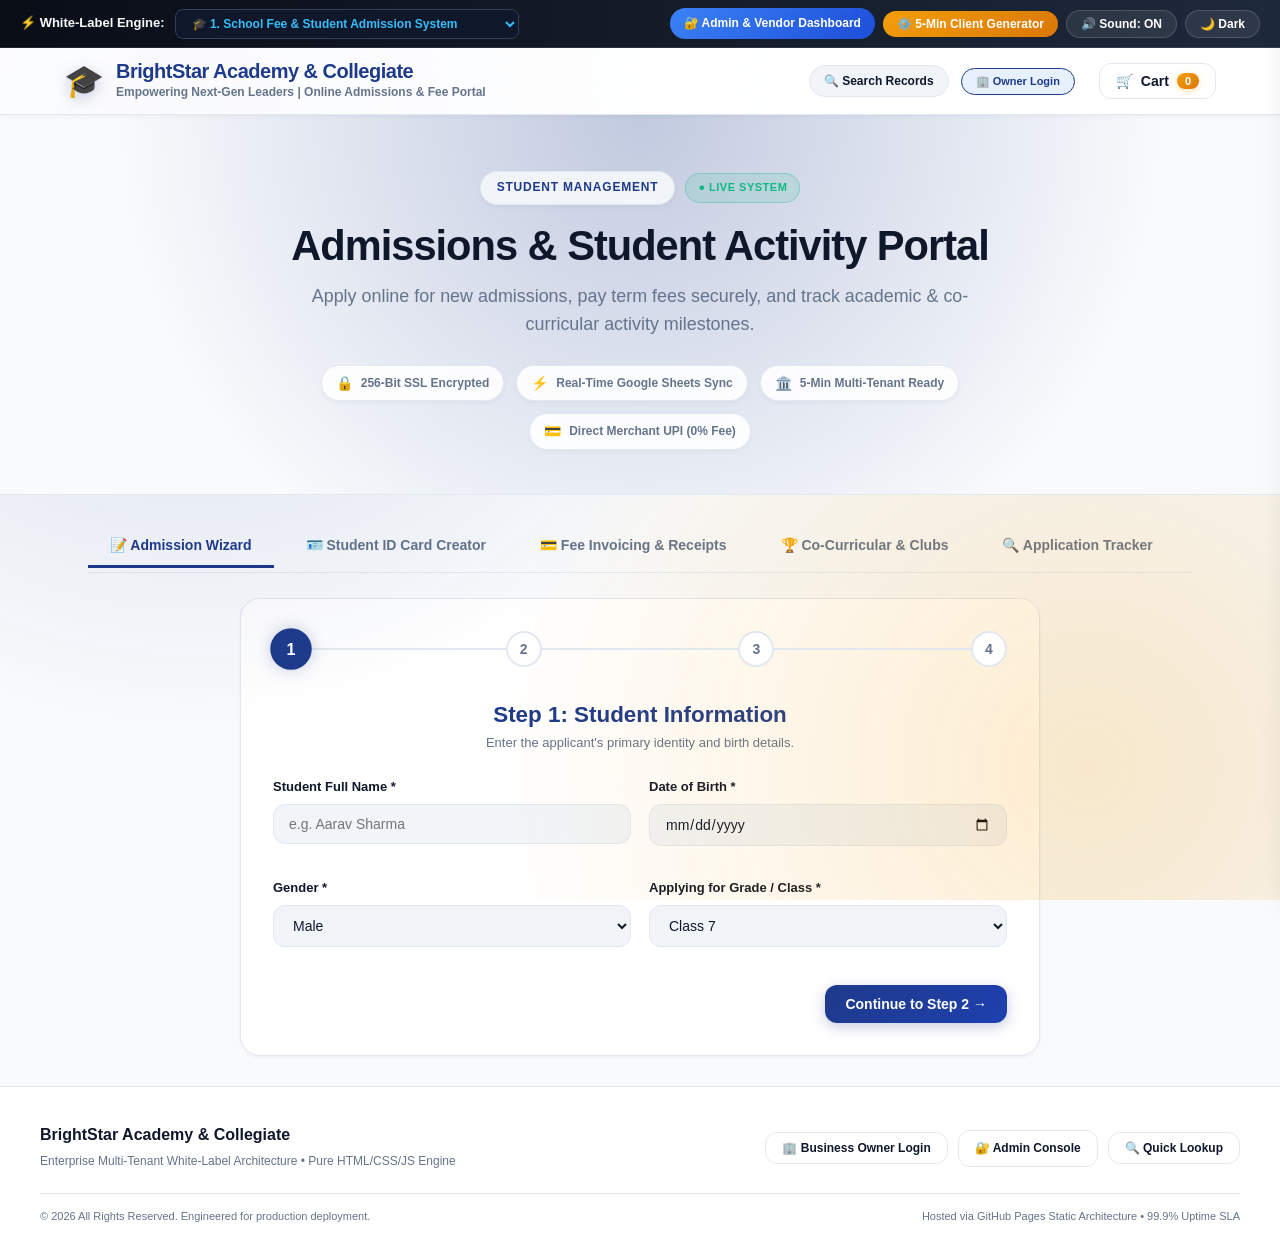
==== commit 083613c0: "feat(school-app): smart student auto-lookup fee payment, owner fee structure CRUD & club manager" ====
--- a/index.html
+++ b/index.html
@@ -256,12 +256,12 @@
   <!-- =========================================================================
        SCRIPTS LOADER
        ========================================================================= -->
-  <script src="config.js?v=2.2"></script>
-  <script src="modules/student-management.js?v=2.2"></script>
-  <script src="modules/movex-booking.js?v=2.2"></script>
-  <script src="modules/hotel-booking.js?v=2.2"></script>
-  <script src="modules/food-ordering.js?v=2.2"></script>
-  <script src="modules/ecommerce.js?v=2.2"></script>
-  <script src="app.js?v=2.2"></script>
+  <script src="config.js?v=2.3"></script>
+  <script src="modules/student-management.js?v=2.3"></script>
+  <script src="modules/movex-booking.js?v=2.3"></script>
+  <script src="modules/hotel-booking.js?v=2.3"></script>
+  <script src="modules/food-ordering.js?v=2.3"></script>
+  <script src="modules/ecommerce.js?v=2.3"></script>
+  <script src="app.js?v=2.3"></script>
 </body>
 </html>
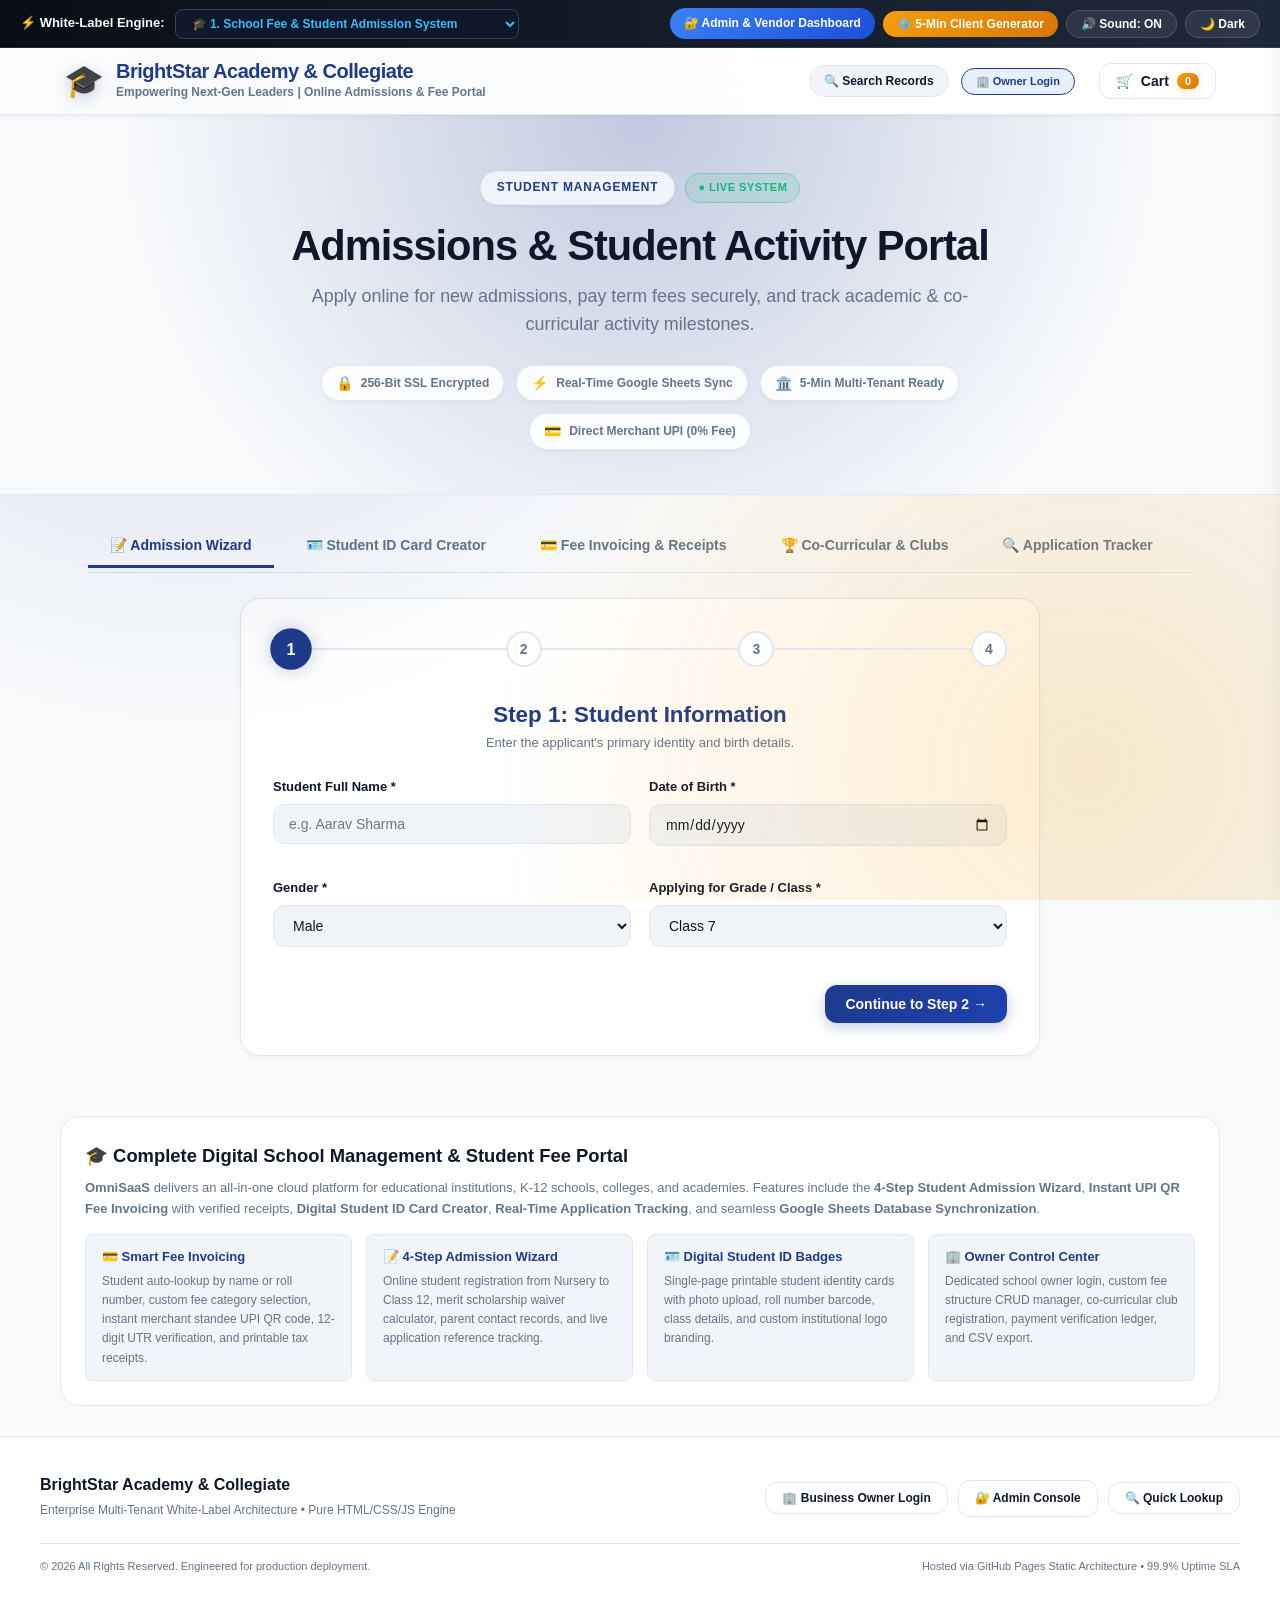
==== commit 073191da: "Supercharge SEO on-page ranking with keywords, JSON-LD FAQ schema, and crawlable content" ====
--- a/index.html
+++ b/index.html
@@ -3,8 +3,12 @@
 <head>
   <meta charset="UTF-8" />
   <meta name="viewport" content="width=device-width, initial-scale=1.0" />
-  <meta name="description" content="World-Class Universal Config-Driven White-Label Platform for Student Admissions, MOVE-X Logistics, Reservations, Food & E-Commerce." />
-  <title>Universal Business Platform</title>
+  <title>OmniSaaS - School Admission Portal, Student Fee Invoicing & Business Management OS</title>
+  <meta name="description" content="OmniSaaS Universal Platform: Streamlined Online School Admissions, Dynamic Student Fee Invoicing with Instant UPI & Receipts, ID Card Generator, and Multi-Business Operating System." />
+  <meta name="keywords" content="school admission portal, student fee management, online fee payment upi, digital fee receipt generator, school id card maker, school management system, omnisaas, helloschool, dps school, st xaviers, movex logistics, universal business platform" />
+  <meta name="author" content="OmniSaaS Enterprise" />
+  <meta name="application-name" content="OmniSaaS" />
+  <meta name="theme-color" content="#1e3a8a" />
 
   <!-- Security: Content-Security-Policy & Frame Protection -->
   <meta http-equiv="Content-Security-Policy" content="default-src 'self' https: data: blob: 'unsafe-inline' 'unsafe-eval'; img-src 'self' data: https: blob:; font-src 'self' https://fonts.gstatic.com; style-src 'self' 'unsafe-inline' https://fonts.googleapis.com; connect-src 'self' https:;" />
@@ -26,14 +30,88 @@
   <script src="https://accounts.google.com/gsi/client" async defer></script>
 
   <!-- SEO, Google Indexing & Open Graph Meta Tags -->
-  <meta name="robots" content="index, follow" />
+  <meta name="robots" content="index, follow, max-image-preview:large, max-snippet:-1, max-video-preview:-1" />
+  <meta name="googlebot" content="index, follow, max-snippet:-1, max-image-preview:large" />
   <meta name="google-site-verification" id="google-site-verification-meta" content="google00f9059f5265dae5" />
   <link rel="canonical" id="canonical-url" href="https://raviattrash-pro.github.io/OmniSaaS/" />
-  <meta property="og:title" id="og-title" content="OmniSaaS Universal Business Platform" />
-  <meta property="og:description" id="og-desc" content="World-Class Universal Config-Driven White-Label Platform for Student Admissions, MOVE-X Logistics, Reservations, Food & E-Commerce." />
+  <meta property="og:title" id="og-title" content="OmniSaaS - School Admission Portal & Student Fee Management OS" />
+  <meta property="og:description" id="og-desc" content="Online Student Admissions, Dynamic Fee Invoicing with Instant Zero-Fee UPI Receipts, ID Card Generator & Google Sheets Sync." />
   <meta property="og:url" id="og-url" content="https://raviattrash-pro.github.io/OmniSaaS/" />
   <meta property="og:type" content="website" />
+  <meta property="og:site_name" content="OmniSaaS Universal Platform" />
   <meta name="twitter:card" content="summary_large_image" />
+  <meta name="twitter:title" content="OmniSaaS - Universal School Management & Fee Invoicing" />
+  <meta name="twitter:description" content="Online Student Admissions, Dynamic Fee Invoicing with Instant UPI Receipts & ID Badges." />
+
+  <!-- Schema.org JSON-LD Rich Snippet Structured Data -->
+  <script type="application/ld+json">
+  {
+    "@context": "https://schema.org",
+    "@graph": [
+      {
+        "@type": "WebSite",
+        "@id": "https://raviattrash-pro.github.io/OmniSaaS/#website",
+        "url": "https://raviattrash-pro.github.io/OmniSaaS/",
+        "name": "OmniSaaS Universal Business Platform",
+        "description": "Multi-Tenant Cloud Platform for School Admissions, Student Fee Invoicing, Logistics & E-Commerce",
+        "publisher": {
+          "@type": "Organization",
+          "name": "OmniSaaS",
+          "url": "https://raviattrash-pro.github.io/OmniSaaS/"
+        },
+        "potentialAction": {
+          "@type": "SearchAction",
+          "target": "https://raviattrash-pro.github.io/OmniSaaS/?search={search_term_string}",
+          "query-input": "required name=search_term_string"
+        }
+      },
+      {
+        "@type": "SoftwareApplication",
+        "name": "OmniSaaS School Management & Fee Portal",
+        "applicationCategory": "EducationalApplication",
+        "operatingSystem": "All modern web browsers, iOS, Android, Windows, macOS",
+        "offers": {
+          "@type": "Offer",
+          "price": "0",
+          "priceCurrency": "INR"
+        },
+        "aggregateRating": {
+          "@type": "AggregateRating",
+          "ratingValue": "4.9",
+          "reviewCount": "128"
+        }
+      },
+      {
+        "@type": "FAQPage",
+        "mainEntity": [
+          {
+            "@type": "Question",
+            "name": "How can parents pay school fees online on OmniSaaS?",
+            "acceptedAnswer": {
+              "@type": "Answer",
+              "text": "Parents can search for their child by typing their name or roll number, verify the student profile card, select the institutional fee structure, scan the official merchant standee UPI QR code with GPay/PhonePe/Paytm, and instantly generate an official verified printable receipt."
+            }
+          },
+          {
+            "@type": "Question",
+            "name": "How does the online school admission wizard work?",
+            "acceptedAnswer": {
+              "@type": "Answer",
+              "text": "The 4-step admission wizard collects student biodata, academic history, parent contact information, and generates an instant official Admission Reference ID with real-time application milestone tracking and Google Sheets sync."
+            }
+          },
+          {
+            "@type": "Question",
+            "name": "How do school owners customize fee categories and clubs?",
+            "acceptedAnswer": {
+              "@type": "Answer",
+              "text": "School owners log in with their dedicated Owner ID and password to access the Fee Structure Manager, Co-Curricular Clubs Manager, Student Admissions Roster, and Real-Time Payment Ledger."
+            }
+          }
+        ]
+      }
+    ]
+  </script>
 
   <!-- Dynamic Schema.org JSON-LD Structured Data Container -->
   <script id="schema-structured-data" type="application/ld+json"></script>
@@ -45,7 +123,7 @@
   <link rel="manifest" href="manifest.json" />
 
   <!-- Stylesheet -->
-  <link rel="stylesheet" href="styles.css?v=2.2" />
+  <link rel="stylesheet" href="styles.css?v=2.3" />
 </head>
 <body>
 
@@ -225,6 +303,39 @@
   <div class="toast-container" id="toast-container"></div>
 
   <!-- =========================================================================
+       SEO CRAWLABLE KEYWORDS & ENTERPRISE CAPABILITIES HUB
+       ========================================================================= -->
+  <section class="seo-keywords-section" style="max-width: 1200px; margin: 30px auto; padding: 0 20px; font-size: 13px; color: var(--text-muted);">
+    <div style="background: var(--surface-card); border: 1px solid var(--border-color); border-radius: var(--radius-lg); padding: 24px;">
+      <h3 style="font-size: 1.15rem; font-weight: 800; color: var(--text-main); margin-bottom: 8px;">
+        🎓 Complete Digital School Management & Student Fee Portal
+      </h3>
+      <p style="line-height: 1.6; margin-bottom: 14px;">
+        <strong>OmniSaaS</strong> delivers an all-in-one cloud platform for educational institutions, K-12 schools, colleges, and academies. Features include the <strong>4-Step Student Admission Wizard</strong>, <strong>Instant UPI QR Fee Invoicing</strong> with verified receipts, <strong>Digital Student ID Card Creator</strong>, <strong>Real-Time Application Tracking</strong>, and seamless <strong>Google Sheets Database Synchronization</strong>.
+      </p>
+      
+      <div style="display: grid; grid-template-columns: repeat(auto-fit, minmax(240px, 1fr)); gap: 14px; margin-top: 14px;">
+        <div style="background: var(--bg-secondary); padding: 12px 16px; border-radius: 8px; border: 1px solid var(--border-color);">
+          <strong style="color: var(--primary-color);">💳 Smart Fee Invoicing</strong>
+          <p style="font-size: 12px; margin-top: 4px;">Student auto-lookup by name or roll number, custom fee category selection, instant merchant standee UPI QR code, 12-digit UTR verification, and printable tax receipts.</p>
+        </div>
+        <div style="background: var(--bg-secondary); padding: 12px 16px; border-radius: 8px; border: 1px solid var(--border-color);">
+          <strong style="color: var(--primary-color);">📝 4-Step Admission Wizard</strong>
+          <p style="font-size: 12px; margin-top: 4px;">Online student registration from Nursery to Class 12, merit scholarship waiver calculator, parent contact records, and live application reference tracking.</p>
+        </div>
+        <div style="background: var(--bg-secondary); padding: 12px 16px; border-radius: 8px; border: 1px solid var(--border-color);">
+          <strong style="color: var(--primary-color);">🪪 Digital Student ID Badges</strong>
+          <p style="font-size: 12px; margin-top: 4px;">Single-page printable student identity cards with photo upload, roll number barcode, class details, and custom institutional logo branding.</p>
+        </div>
+        <div style="background: var(--bg-secondary); padding: 12px 16px; border-radius: 8px; border: 1px solid var(--border-color);">
+          <strong style="color: var(--primary-color);">🏢 Owner Control Center</strong>
+          <p style="font-size: 12px; margin-top: 4px;">Dedicated school owner login, custom fee structure CRUD manager, co-curricular club registration, payment verification ledger, and CSV export.</p>
+        </div>
+      </div>
+    </div>
+  </section>
+
+  <!-- =========================================================================
        FOOTER
        ========================================================================= -->
   <footer>
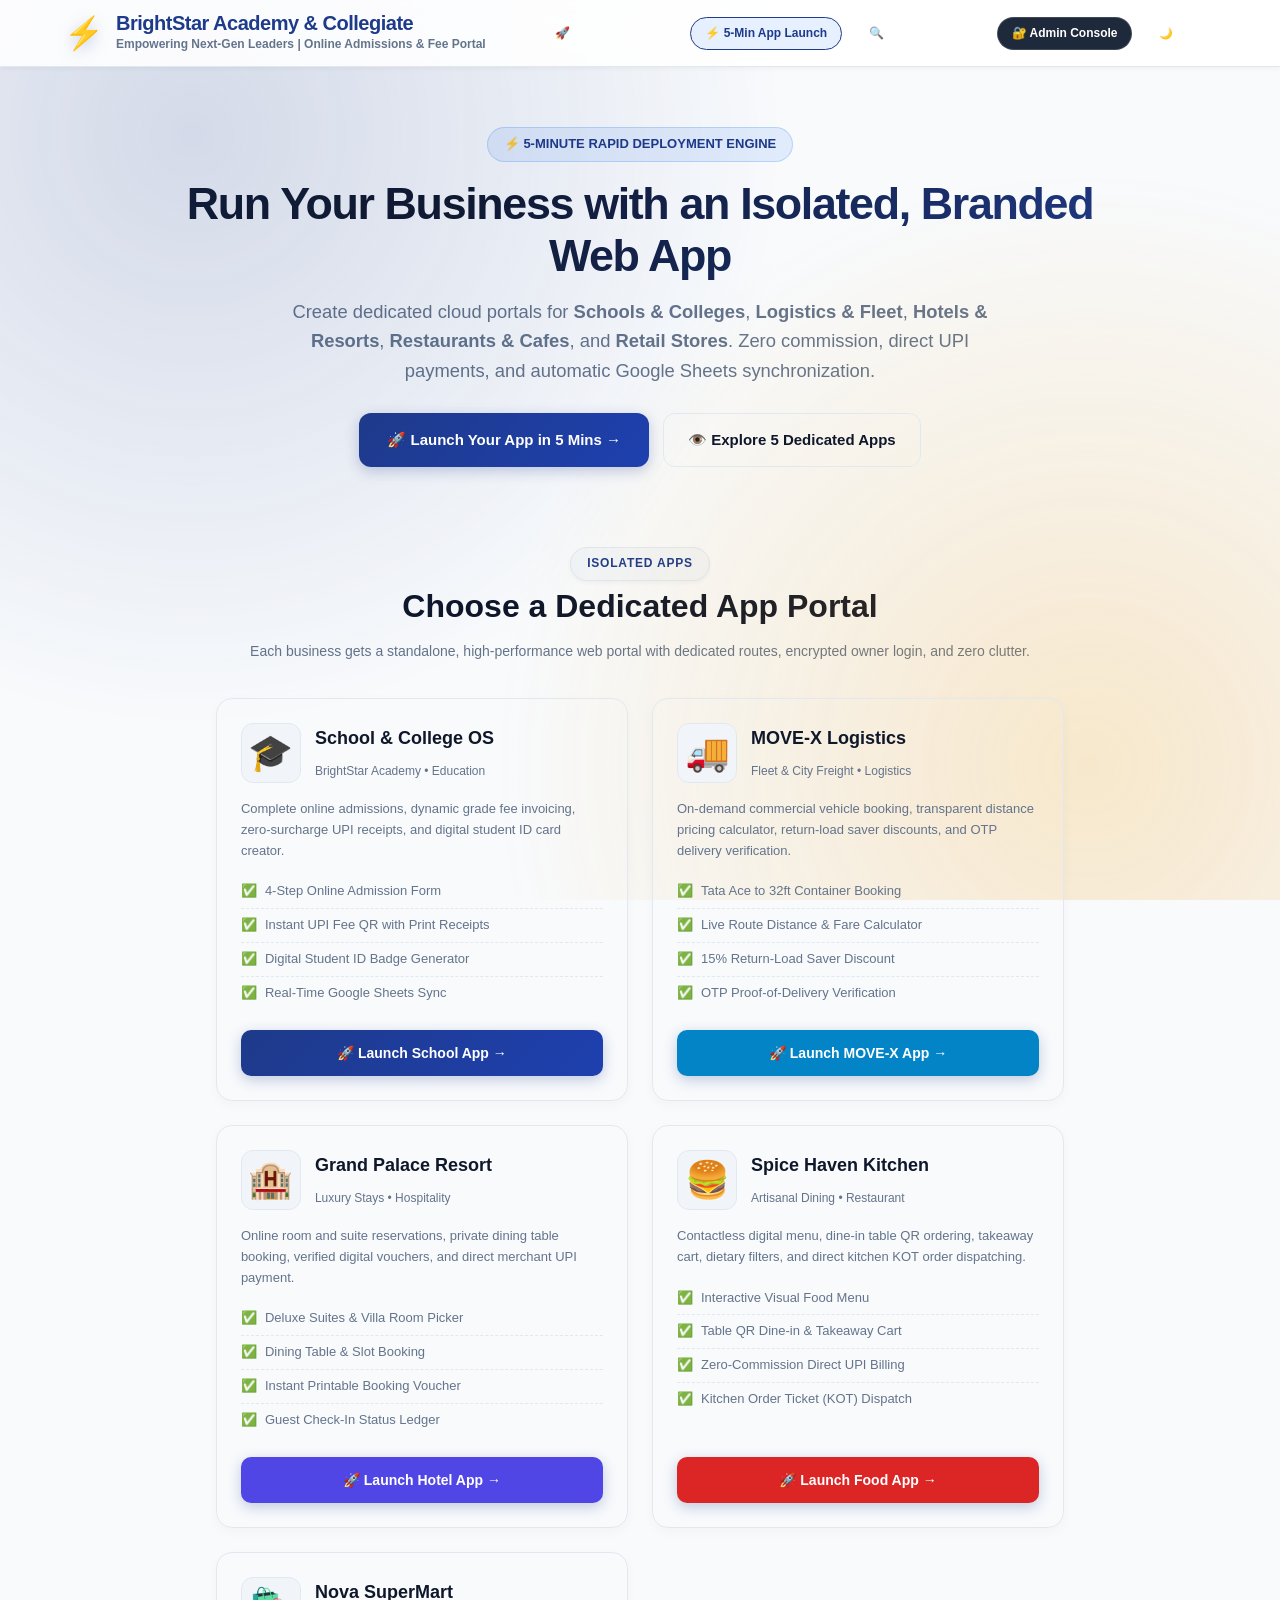
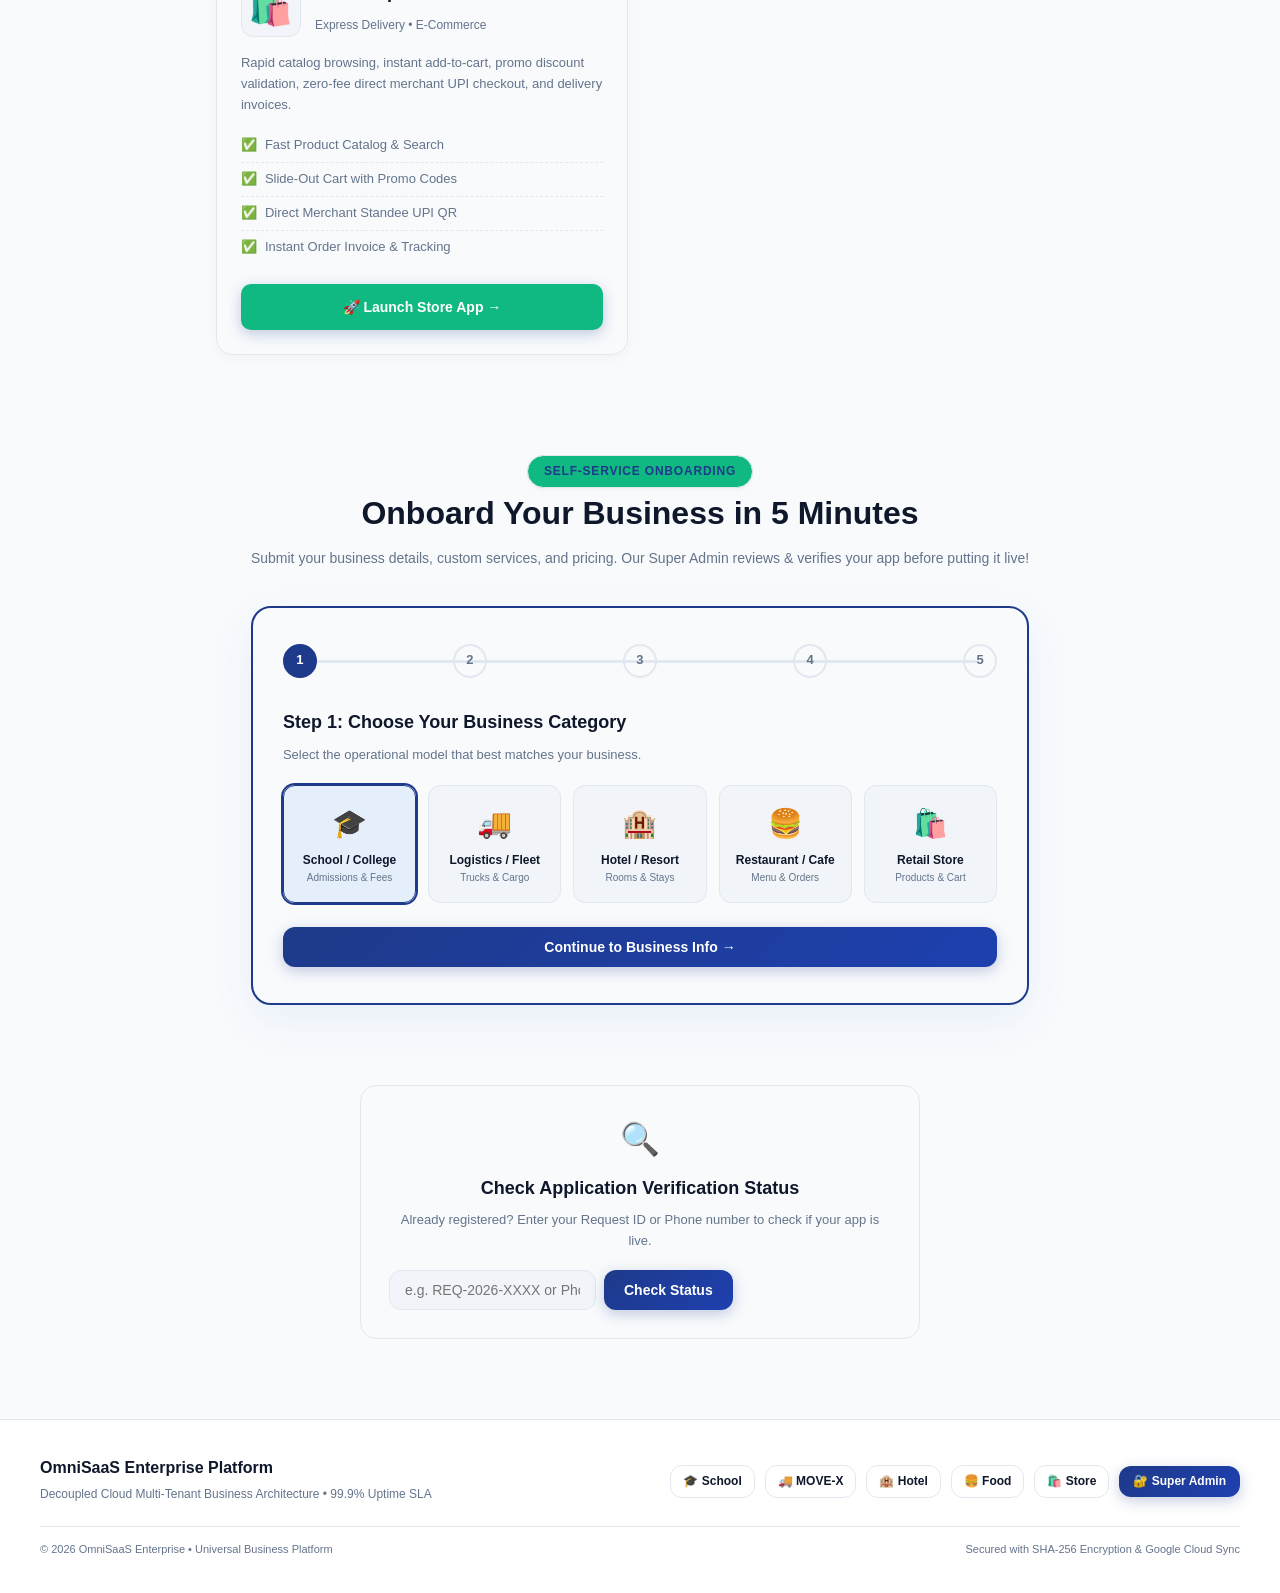
==== commit f7dda563: "feat: Decouple dedicated apps into standalone portals (/school, /movex, /hotel, /food, /store), buil" ====
--- a/index.html
+++ b/index.html
@@ -3,370 +3,703 @@
 <head>
   <meta charset="UTF-8" />
   <meta name="viewport" content="width=device-width, initial-scale=1.0" />
-  <title>OmniSaaS - School Admission Portal, Student Fee Invoicing & Business Management OS</title>
-  <meta name="description" content="OmniSaaS Universal Platform: Streamlined Online School Admissions, Dynamic Student Fee Invoicing with Instant UPI & Receipts, ID Card Generator, and Multi-Business Operating System." />
-  <meta name="keywords" content="school admission portal, student fee management, online fee payment upi, digital fee receipt generator, school id card maker, school management system, omnisaas, helloschool, dps school, st xaviers, movex logistics, universal business platform" />
+  <title>OmniSaaS - Universal Multi-Tenant Business Platform & Rapid App Launcher</title>
+  <meta name="description" content="Launch dedicated, isolated business apps for Schools, Logistics, Hotels, Restaurants, and Retail Stores in 5 minutes. Real-time Google Sheets backend, zero-fee UPI QR, and 256-bit encrypted security." />
+  <meta name="keywords" content="business apps, school management, logistics booking, hotel reservation, food ordering, ecommerce store, omnisaas, cloud business os" />
   <meta name="author" content="OmniSaaS Enterprise" />
-  <meta name="application-name" content="OmniSaaS" />
   <meta name="theme-color" content="#1e3a8a" />
 
   <!-- Security: Content-Security-Policy & Frame Protection -->
   <meta http-equiv="Content-Security-Policy" content="default-src 'self' https: data: blob: 'unsafe-inline' 'unsafe-eval'; img-src 'self' data: https: blob:; font-src 'self' https://fonts.gstatic.com; style-src 'self' 'unsafe-inline' https://fonts.googleapis.com; connect-src 'self' https:;" />
   <meta http-equiv="X-Content-Type-Options" content="nosniff" />
-
-  <!-- Frame-Busting Defense against Clickjacking -->
-  <script>
-    if (window.top !== window.self) {
-      window.top.location = window.self.location;
-    }
-  </script>
 
   <!-- Google Fonts: Inter -->
   <link rel="preconnect" href="https://fonts.googleapis.com" />
   <link rel="preconnect" href="https://fonts.gstatic.com" crossorigin />
   <link href="https://fonts.googleapis.com/css2?family=Inter:wght@400;500;600;700;800;900&display=swap" rel="stylesheet" />
 
-  <!-- Google Identity Services (GIS) OAuth 2.0 SDK -->
-  <script src="https://accounts.google.com/gsi/client" async defer></script>
-
-  <!-- SEO, Google Indexing & Open Graph Meta Tags -->
-  <meta name="robots" content="index, follow, max-image-preview:large, max-snippet:-1, max-video-preview:-1" />
-  <meta name="googlebot" content="index, follow, max-snippet:-1, max-image-preview:large" />
-  <meta name="google-site-verification" id="google-site-verification-meta" content="google00f9059f5265dae5" />
-  <link rel="canonical" id="canonical-url" href="https://raviattrash-pro.github.io/OmniSaaS/" />
-  <meta property="og:title" id="og-title" content="OmniSaaS - School Admission Portal & Student Fee Management OS" />
-  <meta property="og:description" id="og-desc" content="Online Student Admissions, Dynamic Fee Invoicing with Instant Zero-Fee UPI Receipts, ID Card Generator & Google Sheets Sync." />
-  <meta property="og:url" id="og-url" content="https://raviattrash-pro.github.io/OmniSaaS/" />
-  <meta property="og:type" content="website" />
-  <meta property="og:site_name" content="OmniSaaS Universal Platform" />
-  <meta name="twitter:card" content="summary_large_image" />
-  <meta name="twitter:title" content="OmniSaaS - Universal School Management & Fee Invoicing" />
-  <meta name="twitter:description" content="Online Student Admissions, Dynamic Fee Invoicing with Instant UPI Receipts & ID Badges." />
-
-  <!-- Schema.org JSON-LD Rich Snippet Structured Data -->
-  <script type="application/ld+json">
-  {
-    "@context": "https://schema.org",
-    "@graph": [
-      {
-        "@type": "WebSite",
-        "@id": "https://raviattrash-pro.github.io/OmniSaaS/#website",
-        "url": "https://raviattrash-pro.github.io/OmniSaaS/",
-        "name": "OmniSaaS Universal Business Platform",
-        "description": "Multi-Tenant Cloud Platform for School Admissions, Student Fee Invoicing, Logistics & E-Commerce",
-        "publisher": {
-          "@type": "Organization",
-          "name": "OmniSaaS",
-          "url": "https://raviattrash-pro.github.io/OmniSaaS/"
-        },
-        "potentialAction": {
-          "@type": "SearchAction",
-          "target": "https://raviattrash-pro.github.io/OmniSaaS/?search={search_term_string}",
-          "query-input": "required name=search_term_string"
-        }
-      },
-      {
-        "@type": "SoftwareApplication",
-        "name": "OmniSaaS School Management & Fee Portal",
-        "applicationCategory": "EducationalApplication",
-        "operatingSystem": "All modern web browsers, iOS, Android, Windows, macOS",
-        "offers": {
-          "@type": "Offer",
-          "price": "0",
-          "priceCurrency": "INR"
-        },
-        "aggregateRating": {
-          "@type": "AggregateRating",
-          "ratingValue": "4.9",
-          "reviewCount": "128"
-        }
-      },
-      {
-        "@type": "FAQPage",
-        "mainEntity": [
-          {
-            "@type": "Question",
-            "name": "How can parents pay school fees online on OmniSaaS?",
-            "acceptedAnswer": {
-              "@type": "Answer",
-              "text": "Parents can search for their child by typing their name or roll number, verify the student profile card, select the institutional fee structure, scan the official merchant standee UPI QR code with GPay/PhonePe/Paytm, and instantly generate an official verified printable receipt."
-            }
-          },
-          {
-            "@type": "Question",
-            "name": "How does the online school admission wizard work?",
-            "acceptedAnswer": {
-              "@type": "Answer",
-              "text": "The 4-step admission wizard collects student biodata, academic history, parent contact information, and generates an instant official Admission Reference ID with real-time application milestone tracking and Google Sheets sync."
-            }
-          },
-          {
-            "@type": "Question",
-            "name": "How do school owners customize fee categories and clubs?",
-            "acceptedAnswer": {
-              "@type": "Answer",
-              "text": "School owners log in with their dedicated Owner ID and password to access the Fee Structure Manager, Co-Curricular Clubs Manager, Student Admissions Roster, and Real-Time Payment Ledger."
-            }
-          }
-        ]
-      }
-    ]
-  </script>
-
-  <!-- Dynamic Schema.org JSON-LD Structured Data Container -->
-  <script id="schema-structured-data" type="application/ld+json"></script>
-
-  <!-- Favicon -->
-  <link rel="icon" href="data:image/svg+xml,<svg xmlns='http://www.w3.org/2000/svg' viewBox='0 0 100 100'><text y='.9em' font-size='90'>🎓</text></svg>" />
-
-  <!-- PWA Manifest -->
+  <!-- Favicon & Manifest -->
+  <link rel="icon" href="data:image/svg+xml,<svg xmlns='http://www.w3.org/2000/svg' viewBox='0 0 100 100'><text y='.9em' font-size='90'>⚡</text></svg>" />
   <link rel="manifest" href="manifest.json" />
 
   <!-- Stylesheet -->
   <link rel="stylesheet" href="styles.css?v=2.3" />
+
+  <style>
+    /* Home Platform Showcase & Onboarding Styling */
+    .platform-hero {
+      text-align: center;
+      padding: 60px 20px 40px;
+      max-width: 1000px;
+      margin: 0 auto;
+    }
+    .platform-hero-badge {
+      display: inline-flex;
+      align-items: center;
+      gap: 6px;
+      background: rgba(59, 130, 246, 0.12);
+      color: var(--primary-color);
+      padding: 6px 16px;
+      border-radius: 999px;
+      font-size: 13px;
+      font-weight: 800;
+      margin-bottom: 16px;
+      border: 1px solid rgba(59, 130, 246, 0.25);
+    }
+    .platform-hero h1 {
+      font-size: 2.8rem;
+      font-weight: 900;
+      letter-spacing: -0.03em;
+      line-height: 1.15;
+      margin-bottom: 16px;
+      background: linear-gradient(135deg, var(--text-main) 30%, var(--primary-color) 100%);
+      -webkit-background-clip: text;
+      -webkit-text-fill-color: transparent;
+    }
+    .platform-hero p {
+      font-size: 1.15rem;
+      color: var(--text-muted);
+      max-width: 720px;
+      margin: 0 auto 28px;
+      line-height: 1.6;
+    }
+    .hero-cta-group {
+      display: flex;
+      justify-content: center;
+      gap: 14px;
+      flex-wrap: wrap;
+    }
+    
+    /* 5 Apps Showcase Grid */
+    .showcase-grid-section {
+      max-width: 1200px;
+      margin: 40px auto 60px;
+      padding: 0 20px;
+    }
+    .section-header {
+      text-align: center;
+      margin-bottom: 36px;
+    }
+    .section-header h2 {
+      font-size: 2rem;
+      font-weight: 900;
+      margin-bottom: 8px;
+    }
+    .section-header p {
+      color: var(--text-muted);
+      font-size: 14px;
+    }
+    .apps-card-grid {
+      display: grid;
+      grid-template-columns: repeat(auto-fit, minmax(320px, 1fr));
+      gap: 24px;
+    }
+    .app-card {
+      background: var(--bg-card);
+      border: 1.5px solid var(--border-color);
+      border-radius: 16px;
+      padding: 24px;
+      display: flex;
+      flex-direction: column;
+      justify-content: space-between;
+      transition: all 0.25s cubic-bezier(0.4, 0, 0.2, 1);
+      box-shadow: 0 4px 12px rgba(0,0,0,0.03);
+      position: relative;
+      overflow: hidden;
+    }
+    .app-card:hover {
+      transform: translateY(-4px);
+      box-shadow: 0 12px 28px rgba(0,0,0,0.08);
+      border-color: var(--primary-color);
+    }
+    .app-card-top {
+      display: flex;
+      align-items: center;
+      gap: 14px;
+      margin-bottom: 16px;
+    }
+    .app-card-icon {
+      font-size: 36px;
+      width: 60px;
+      height: 60px;
+      display: flex;
+      align-items: center;
+      justify-content: center;
+      border-radius: 12px;
+      background: var(--bg-secondary);
+      border: 1px solid var(--border-color);
+    }
+    .app-card-title h3 {
+      font-size: 18px;
+      font-weight: 800;
+      margin: 0 0 4px 0;
+    }
+    .app-card-title span {
+      font-size: 12px;
+      color: var(--text-muted);
+    }
+    .app-features-list {
+      list-style: none;
+      padding: 0;
+      margin: 0 0 20px 0;
+      font-size: 13px;
+      color: var(--text-muted);
+    }
+    .app-features-list li {
+      padding: 6px 0;
+      display: flex;
+      align-items: center;
+      gap: 8px;
+      border-bottom: 1px dashed var(--border-color);
+    }
+    .app-features-list li:last-child {
+      border-bottom: none;
+    }
+    .app-card-btn {
+      width: 100%;
+      padding: 12px;
+      font-size: 14px;
+      font-weight: 800;
+      text-decoration: none;
+      display: inline-flex;
+      align-items: center;
+      justify-content: center;
+      gap: 8px;
+      border-radius: 10px;
+    }
+
+    /* 5-Min Onboarding Wizard Section */
+    .onboard-wizard-section {
+      max-width: 860px;
+      margin: 40px auto 80px;
+      padding: 0 20px;
+    }
+    .onboard-box {
+      background: var(--bg-card);
+      border: 2px solid var(--primary-color);
+      border-radius: 20px;
+      padding: 36px 30px;
+      box-shadow: 0 16px 40px rgba(59, 130, 246, 0.08);
+    }
+    .wizard-step-card {
+      display: none;
+    }
+    .wizard-step-card.active {
+      display: block;
+      animation: fadeIn 0.3s ease;
+    }
+    @keyframes fadeIn {
+      from { opacity: 0; transform: translateY(6px); }
+      to { opacity: 1; transform: translateY(0); }
+    }
+    .wizard-cat-grid {
+      display: grid;
+      grid-template-columns: repeat(auto-fit, minmax(130px, 1fr));
+      gap: 12px;
+      margin-bottom: 24px;
+    }
+    .wizard-cat-item {
+      border: 1.5px solid var(--border-color);
+      border-radius: 12px;
+      padding: 16px 10px;
+      text-align: center;
+      cursor: pointer;
+      transition: all 0.2s ease;
+      background: var(--bg-secondary);
+    }
+    .wizard-cat-item:hover {
+      border-color: var(--primary-color);
+      transform: translateY(-2px);
+    }
+    .wizard-cat-item.selected {
+      border-color: var(--primary-color);
+      background: rgba(59, 130, 246, 0.1);
+      box-shadow: 0 0 0 2px var(--primary-color);
+    }
+    .service-row-item {
+      display: flex;
+      gap: 8px;
+      margin-bottom: 10px;
+      align-items: center;
+    }
+    .service-row-item input {
+      font-size: 13px;
+    }
+    
+    /* Stepper Header */
+    .step-progress-bar {
+      display: flex;
+      justify-content: space-between;
+      margin-bottom: 30px;
+      position: relative;
+    }
+    .step-progress-bar::before {
+      content: '';
+      position: absolute;
+      top: 16px;
+      left: 20px;
+      right: 20px;
+      height: 3px;
+      background: var(--border-color);
+      z-index: 1;
+    }
+    .step-circle {
+      width: 34px;
+      height: 34px;
+      border-radius: 50%;
+      background: var(--bg-card);
+      border: 2px solid var(--border-color);
+      display: flex;
+      align-items: center;
+      justify-content: center;
+      font-weight: 800;
+      font-size: 13px;
+      position: relative;
+      z-index: 2;
+      color: var(--text-muted);
+    }
+    .step-circle.active {
+      background: var(--primary-color);
+      border-color: var(--primary-color);
+      color: #fff;
+    }
+    .step-circle.completed {
+      background: #10b981;
+      border-color: #10b981;
+      color: #fff;
+    }
+  </style>
 </head>
 <body>
 
   <!-- Ambient Glow Meshes -->
   <div class="ambient-glow-mesh"></div>
 
-  <!-- =========================================================================
-       CANVAS CONFETTI PARTICLE OVERLAY
-       ========================================================================= -->
+  <!-- Confetti Canvas -->
   <canvas id="confetti-canvas"></canvas>
 
-  <!-- =========================================================================
-       SHOWCASE & CONTROLS BAR (FOR CLIENT DEMOS, REBRANDING & ADMIN DASHBOARD)
-       ========================================================================= -->
-  <div class="showcase-bar" id="showcase-bar">
-    <div class="showcase-bar-left">
-      <span>⚡ <strong>White-Label Engine:</strong></span>
-      <div class="showcase-select-wrapper">
-        <select id="showcase-select" class="showcase-select" onchange="UniversalApp.switchVertical(this.value)">
-          <option value="student_management">🎓 1. School Fee & Student Admission System</option>
-          <option value="movex_booking">🚚 2. MOVE-X Logistics & Vehicle Booking (V0 Plan)</option>
-          <option value="hotel_booking">🏨 3. Hotel & Table / Seat Reservation</option>
-          <option value="food_order">🍔 4. Restaurant Food Ordering App</option>
-          <option value="ecommerce">🛍️ 5. Quick-Commerce / E-Commerce Retail Store</option>
-        </select>
-      </div>
-    </div>
-
-    <div style="display: flex; align-items: center; gap: 8px; flex-wrap: wrap;">
-      <!-- Direct Link to Multi-Vendor Admin Dashboard -->
-      <a href="admin.html" target="_blank" class="pill-btn" style="background: linear-gradient(135deg, #3b82f6, #1d4ed8); border: none; font-weight: 800; text-decoration: none;">
-        🔐 Admin & Vendor Dashboard
-      </a>
-
-      <!-- Quick 5-Minute Rebrand & Client Generator -->
-      <button class="pill-btn" style="background: linear-gradient(135deg, #f59e0b, #d97706); border: none; font-weight: 800;" onclick="UniversalApp.openRebrandingModal()">
-        ⚙️ 5-Min Client Generator
-      </button>
-
-      <button class="pill-btn" id="pwa-install-btn" style="display: none; background: #10b981; border-color: #10b981;" onclick="UniversalApp.installPwaApp()">📲 Install App</button>
-      <button class="pill-btn" id="sound-toggle-btn" onclick="UniversalApp.toggleSound()">🔊 Sound: ON</button>
-      <button class="pill-btn" id="theme-toggle-btn" onclick="UniversalApp.toggleTheme()">🌙 Dark</button>
-    </div>
-  </div>
-
-  <!-- =========================================================================
-       NAVBAR & AUTHENTICATION BADGE
-       ========================================================================= -->
+  <!-- NAVBAR -->
   <nav class="navbar" id="main-navbar">
     <div class="nav-container">
-      <a href="#" class="brand">
-        <img id="brand-logo-img" class="brand-logo-img" src="" alt="Brand Logo" style="display: none;" />
-        <span class="brand-icon" id="brand-icon">🎓</span>
+      <a href="index.html" class="brand">
+        <span class="brand-icon">⚡</span>
         <div class="brand-info">
-          <h1 id="brand-title">BrightStar Academy</h1>
-          <p id="brand-tagline">Online Admissions & Fee Portal</p>
+          <h1 id="brand-title">OmniSaaS Enterprise</h1>
+          <p id="brand-tagline">Universal Multi-Tenant Business OS</p>
         </div>
       </a>
 
       <div class="nav-actions">
-        <!-- Global Universal Multi-Entity Search Button -->
-        <button class="pill-btn nav-search-pill" onclick="UniversalApp.openUniversalSearch()">
-          🔍 Search Records
+        <a href="#apps-showcase" class="pill-btn" style="text-decoration: none;">
+          🚀 Dedicated Apps
+        </a>
+        <a href="#onboarding-wizard" class="pill-btn" style="background: rgba(59, 130, 246, 0.12); color: var(--primary-color); border: 1.5px solid var(--primary-color); font-weight: 800; text-decoration: none;">
+          ⚡ 5-Min App Launch
+        </a>
+        <button class="pill-btn" onclick="OmniLauncher.openTrackModal()">
+          🔍 Track Request
         </button>
-
-        <!-- Business Owner Dedicated Login Button -->
-        <button class="pill-btn" style="background: rgba(59, 130, 246, 0.12); color: var(--primary-color); border: 1.5px solid var(--primary-color); font-weight: 800; font-size: 11px;" onclick="UniversalApp.openOwnerLoginModal()">
-          🏢 Owner Login
-        </button>
-
-        <!-- Google OAuth Profile Container -->
-        <div id="nav-auth-container"></div>
-
-        <button class="cart-badge-btn" onclick="UniversalApp.toggleCart()">
-          🛒 <span id="cart-btn-label">Cart</span>
-          <span class="badge-count" id="cart-count">0</span>
-        </button>
+        <a href="admin.html" class="pill-btn" style="background: #1e293b; color: #fff; text-decoration: none; font-weight: 700;">
+          🔐 Admin Console
+        </a>
+        <button class="pill-btn" id="theme-toggle-btn" onclick="UniversalApp.toggleTheme()" style="font-size: 11px;">🌙</button>
       </div>
     </div>
   </nav>
 
-  <!-- =========================================================================
-       HERO SECTION WITH TRUST BADGES & ANIMATED GLOW
-       ========================================================================= -->
-  <header class="hero">
-    <div class="hero-content">
-      <div class="hero-badge-wrap">
-        <span class="hero-badge" id="hero-badge">ADMISSION PORTAL</span>
-        <span class="status-live-dot">● LIVE SYSTEM</span>
-      </div>
-      <h2 id="hero-headline">Online Student Admissions & Fee Portal</h2>
-      <p id="hero-subtext">Apply online for new admissions, pay term fees securely, and track academic & co-curricular activity milestones.</p>
-
-      <!-- Enterprise Trust & Security Badges -->
-      <div class="trust-badge-row">
-        <div class="trust-badge-item">
-          <span class="trust-icon">🔒</span>
-          <span>256-Bit SSL Encrypted</span>
-        </div>
-        <div class="trust-badge-item">
-          <span class="trust-icon">⚡</span>
-          <span>Real-Time Google Sheets Sync</span>
-        </div>
-        <div class="trust-badge-item">
-          <span class="trust-icon">🏛️</span>
-          <span>5-Min Multi-Tenant Ready</span>
-        </div>
-        <div class="trust-badge-item">
-          <span class="trust-icon">💳</span>
-          <span>Direct Merchant UPI (0% Fee)</span>
-        </div>
-      </div>
+  <!-- HERO SECTION -->
+  <section class="platform-hero">
+    <div class="platform-hero-badge">
+      <span>⚡ 5-MINUTE RAPID DEPLOYMENT ENGINE</span>
     </div>
-  </header>
-
-  <!-- =========================================================================
-       MAIN CONTENT CONTAINER (Dynamically injected per vertical)
-       ========================================================================= -->
-  <main class="main-wrapper" id="vertical-container">
-    <!-- Active Vertical Module Renders Here -->
-  </main>
-
-  <!-- =========================================================================
-       SLIDE-OUT SHOPPING / BOOKING CART DRAWER
-       ========================================================================= -->
-  <div class="cart-drawer" id="cart-drawer">
-    <div class="cart-header">
-      <h3 style="font-size: 1.15rem; color: var(--text-main);">🛍️ Your Selection</h3>
-      <button class="modal-close" onclick="UniversalApp.toggleCart()" style="position: static;">✕</button>
+    <h1>Run Your Business with an Isolated, Branded Web App</h1>
+    <p>
+      Create dedicated cloud portals for <strong>Schools & Colleges</strong>, <strong>Logistics & Fleet</strong>, <strong>Hotels & Resorts</strong>, <strong>Restaurants & Cafes</strong>, and <strong>Retail Stores</strong>. Zero commission, direct UPI payments, and automatic Google Sheets synchronization.
+    </p>
+    <div class="hero-cta-group">
+      <a href="#onboarding-wizard" class="btn btn-primary" style="padding: 14px 28px; font-size: 15px; font-weight: 800; text-decoration: none;">
+        🚀 Launch Your App in 5 Mins →
+      </a>
+      <a href="#apps-showcase" class="btn btn-outline" style="padding: 14px 24px; font-size: 15px; font-weight: 700; text-decoration: none;">
+        👁️ Explore 5 Dedicated Apps
+      </a>
     </div>
-    
-    <div class="cart-items-list" id="cart-items-list">
-      <!-- Items populated via JS -->
+  </section>
+
+  <!-- APPS SHOWCASE SECTION -->
+  <section class="showcase-grid-section" id="apps-showcase">
+    <div class="section-header">
+      <span class="hero-badge">ISOLATED APPS</span>
+      <h2>Choose a Dedicated App Portal</h2>
+      <p>Each business gets a standalone, high-performance web portal with dedicated routes, encrypted owner login, and zero clutter.</p>
     </div>
 
-    <!-- PROMO CODE & FREE DELIVERY PROGRESS -->
-    <div style="padding: 0 24px; background: var(--surface-card);">
-      <div class="promo-input-group">
-        <input type="text" id="cart_promo_input" class="form-control" placeholder="Promo code (e.g. WELCOME10)" style="padding: 8px 12px; font-size: 13px;" />
-        <button class="btn btn-primary" style="padding: 8px 14px; font-size: 13px;" onclick="UniversalApp.applyPromoCode()">Apply</button>
-      </div>
-      <div style="font-size: 11px; color: var(--text-muted); display: flex; justify-content: space-between;">
-        <span>Free Express Delivery:</span>
-        <span style="color: var(--success-color); font-weight: 700;">Unlocked!</span>
-      </div>
-      <div class="free-shipping-meter">
-        <div class="free-shipping-progress" style="width: 100%;"></div>
+    <div class="apps-card-grid">
+      <!-- 1. School Management -->
+      <div class="app-card">
+        <div>
+          <div class="app-card-top">
+            <div class="app-card-icon" style="color: #1e3a8a;">🎓</div>
+            <div class="app-card-title">
+              <h3>School & College OS</h3>
+              <span>BrightStar Academy &bull; Education</span>
+            </div>
+          </div>
+          <p style="font-size: 13px; color: var(--text-muted); margin-bottom: 14px;">
+            Complete online admissions, dynamic grade fee invoicing, zero-surcharge UPI receipts, and digital student ID card creator.
+          </p>
+          <ul class="app-features-list">
+            <li><span>✅</span> 4-Step Online Admission Form</li>
+            <li><span>✅</span> Instant UPI Fee QR with Print Receipts</li>
+            <li><span>✅</span> Digital Student ID Badge Generator</li>
+            <li><span>✅</span> Real-Time Google Sheets Sync</li>
+          </ul>
+        </div>
+        <a href="school/index.html" class="app-card-btn btn btn-primary">
+          🚀 Launch School App →
+        </a>
+      </div>
+
+      <!-- 2. MOVE-X Logistics -->
+      <div class="app-card">
+        <div>
+          <div class="app-card-top">
+            <div class="app-card-icon" style="color: #0284c7;">🚚</div>
+            <div class="app-card-title">
+              <h3>MOVE-X Logistics</h3>
+              <span>Fleet & City Freight &bull; Logistics</span>
+            </div>
+          </div>
+          <p style="font-size: 13px; color: var(--text-muted); margin-bottom: 14px;">
+            On-demand commercial vehicle booking, transparent distance pricing calculator, return-load saver discounts, and OTP delivery verification.
+          </p>
+          <ul class="app-features-list">
+            <li><span>✅</span> Tata Ace to 32ft Container Booking</li>
+            <li><span>✅</span> Live Route Distance & Fare Calculator</li>
+            <li><span>✅</span> 15% Return-Load Saver Discount</li>
+            <li><span>✅</span> OTP Proof-of-Delivery Verification</li>
+          </ul>
+        </div>
+        <a href="movex/index.html" class="app-card-btn btn btn-primary" style="background: #0284c7; border-color: #0284c7;">
+          🚀 Launch MOVE-X App →
+        </a>
+      </div>
+
+      <!-- 3. Hotel & Resort -->
+      <div class="app-card">
+        <div>
+          <div class="app-card-top">
+            <div class="app-card-icon" style="color: #4f46e5;">🏨</div>
+            <div class="app-card-title">
+              <h3>Grand Palace Resort</h3>
+              <span>Luxury Stays &bull; Hospitality</span>
+            </div>
+          </div>
+          <p style="font-size: 13px; color: var(--text-muted); margin-bottom: 14px;">
+            Online room and suite reservations, private dining table booking, verified digital vouchers, and direct merchant UPI payment.
+          </p>
+          <ul class="app-features-list">
+            <li><span>✅</span> Deluxe Suites & Villa Room Picker</li>
+            <li><span>✅</span> Dining Table & Slot Booking</li>
+            <li><span>✅</span> Instant Printable Booking Voucher</li>
+            <li><span>✅</span> Guest Check-In Status Ledger</li>
+          </ul>
+        </div>
+        <a href="hotel/index.html" class="app-card-btn btn btn-primary" style="background: #4f46e5; border-color: #4f46e5;">
+          🚀 Launch Hotel App →
+        </a>
+      </div>
+
+      <!-- 4. Restaurant & Food Ordering -->
+      <div class="app-card">
+        <div>
+          <div class="app-card-top">
+            <div class="app-card-icon" style="color: #dc2626;">🍔</div>
+            <div class="app-card-title">
+              <h3>Spice Haven Kitchen</h3>
+              <span>Artisanal Dining &bull; Restaurant</span>
+            </div>
+          </div>
+          <p style="font-size: 13px; color: var(--text-muted); margin-bottom: 14px;">
+            Contactless digital menu, dine-in table QR ordering, takeaway cart, dietary filters, and direct kitchen KOT order dispatching.
+          </p>
+          <ul class="app-features-list">
+            <li><span>✅</span> Interactive Visual Food Menu</li>
+            <li><span>✅</span> Table QR Dine-in & Takeaway Cart</li>
+            <li><span>✅</span> Zero-Commission Direct UPI Billing</li>
+            <li><span>✅</span> Kitchen Order Ticket (KOT) Dispatch</li>
+          </ul>
+        </div>
+        <a href="food/index.html" class="app-card-btn btn btn-primary" style="background: #dc2626; border-color: #dc2626;">
+          🚀 Launch Food App →
+        </a>
+      </div>
+
+      <!-- 5. Quick-Commerce Retail -->
+      <div class="app-card">
+        <div>
+          <div class="app-card-top">
+            <div class="app-card-icon" style="color: #10b981;">🛍️</div>
+            <div class="app-card-title">
+              <h3>Nova SuperMart</h3>
+              <span>Express Delivery &bull; E-Commerce</span>
+            </div>
+          </div>
+          <p style="font-size: 13px; color: var(--text-muted); margin-bottom: 14px;">
+            Rapid catalog browsing, instant add-to-cart, promo discount validation, zero-fee direct merchant UPI checkout, and delivery invoices.
+          </p>
+          <ul class="app-features-list">
+            <li><span>✅</span> Fast Product Catalog & Search</li>
+            <li><span>✅</span> Slide-Out Cart with Promo Codes</li>
+            <li><span>✅</span> Direct Merchant Standee UPI QR</li>
+            <li><span>✅</span> Instant Order Invoice & Tracking</li>
+          </ul>
+        </div>
+        <a href="store/index.html" class="app-card-btn btn btn-primary" style="background: #10b981; border-color: #10b981;">
+          🚀 Launch Store App →
+        </a>
       </div>
     </div>
-
-    <div class="cart-footer">
-      <div style="display: flex; justify-content: space-between; margin-bottom: 14px; font-weight: 800;">
-        <span>Total Payable:</span>
-        <span id="cart-total-amt" style="color: var(--primary-color); font-size: 1.3rem;">$0.00</span>
-      </div>
-      <button class="btn btn-primary" style="width: 100%; font-size: 15px;" onclick="UniversalApp.openCartCheckout()">
-        Proceed to Checkout →
-      </button>
+  </section>
+
+  <!-- 5-MINUTE ONBOARDING WIZARD SECTION -->
+  <section class="onboard-wizard-section" id="onboarding-wizard">
+    <div class="section-header">
+      <span class="hero-badge" style="background: #10b981;">SELF-SERVICE ONBOARDING</span>
+      <h2>Onboard Your Business in 5 Minutes</h2>
+      <p>Submit your business details, custom services, and pricing. Our Super Admin reviews & verifies your app before putting it live!</p>
     </div>
-  </div>
-
-  <!-- =========================================================================
-       UNIVERSAL MODAL OVERLAY
-       ========================================================================= -->
+
+    <div class="onboard-box">
+      <!-- Step Progress Indicators -->
+      <div class="step-progress-bar">
+        <div class="step-circle active" id="st_circle_1">1</div>
+        <div class="step-circle" id="st_circle_2">2</div>
+        <div class="step-circle" id="st_circle_3">3</div>
+        <div class="step-circle" id="st_circle_4">4</div>
+        <div class="step-circle" id="st_circle_5">5</div>
+      </div>
+
+      <!-- STEP 1: SELECT CATEGORY -->
+      <div class="wizard-step-card active" id="onboard_step_1">
+        <h3 style="font-size: 18px; font-weight: 800; margin-bottom: 8px;">Step 1: Choose Your Business Category</h3>
+        <p style="font-size: 13px; color: var(--text-muted); margin-bottom: 20px;">Select the operational model that best matches your business.</p>
+
+        <div class="wizard-cat-grid">
+          <div class="wizard-cat-item selected" onclick="OmniLauncher.selectVertical('student_management', this)">
+            <div style="font-size: 28px; margin-bottom: 4px;">🎓</div>
+            <div style="font-weight: 800; font-size: 12px;">School / College</div>
+            <div style="font-size: 10px; color: var(--text-muted);">Admissions & Fees</div>
+          </div>
+          <div class="wizard-cat-item" onclick="OmniLauncher.selectVertical('movex_booking', this)">
+            <div style="font-size: 28px; margin-bottom: 4px;">🚚</div>
+            <div style="font-weight: 800; font-size: 12px;">Logistics / Fleet</div>
+            <div style="font-size: 10px; color: var(--text-muted);">Trucks & Cargo</div>
+          </div>
+          <div class="wizard-cat-item" onclick="OmniLauncher.selectVertical('hotel_booking', this)">
+            <div style="font-size: 28px; margin-bottom: 4px;">🏨</div>
+            <div style="font-weight: 800; font-size: 12px;">Hotel / Resort</div>
+            <div style="font-size: 10px; color: var(--text-muted);">Rooms & Stays</div>
+          </div>
+          <div class="wizard-cat-item" onclick="OmniLauncher.selectVertical('food_order', this)">
+            <div style="font-size: 28px; margin-bottom: 4px;">🍔</div>
+            <div style="font-weight: 800; font-size: 12px;">Restaurant / Cafe</div>
+            <div style="font-size: 10px; color: var(--text-muted);">Menu & Orders</div>
+          </div>
+          <div class="wizard-cat-item" onclick="OmniLauncher.selectVertical('ecommerce', this)">
+            <div style="font-size: 28px; margin-bottom: 4px;">🛍️</div>
+            <div style="font-weight: 800; font-size: 12px;">Retail Store</div>
+            <div style="font-size: 10px; color: var(--text-muted);">Products & Cart</div>
+          </div>
+        </div>
+
+        <button class="btn btn-primary" style="width: 100%; padding: 12px; font-weight: 800;" onclick="OmniLauncher.nextStep(2)">
+          Continue to Business Info →
+        </button>
+      </div>
+
+      <!-- STEP 2: BUSINESS & OWNER CONTACT -->
+      <div class="wizard-step-card" id="onboard_step_2">
+        <h3 style="font-size: 18px; font-weight: 800; margin-bottom: 8px;">Step 2: Business & Owner Details</h3>
+        <p style="font-size: 13px; color: var(--text-muted); margin-bottom: 20px;">Tell us about your business and how customers reach you.</p>
+
+        <div class="form-grid">
+          <div class="form-group">
+            <label>Business / Institution Name *</label>
+            <input type="text" id="ob_biz_name" class="form-control" required placeholder="e.g. Apex International School" />
+          </div>
+          <div class="form-group">
+            <label>Owner / Director Name *</label>
+            <input type="text" id="ob_owner_name" class="form-control" required placeholder="e.g. Dr. Rajesh Sharma" />
+          </div>
+        </div>
+
+        <div class="form-grid">
+          <div class="form-group">
+            <label>WhatsApp / Mobile Number *</label>
+            <input type="tel" id="ob_biz_phone" class="form-control" required placeholder="e.g. 9876543210" />
+          </div>
+          <div class="form-group">
+            <label>Official Email Address *</label>
+            <input type="email" id="ob_biz_email" class="form-control" required placeholder="e.g. contact@apexschool.com" />
+          </div>
+        </div>
+
+        <div class="form-group">
+          <label>City & Address *</label>
+          <input type="text" id="ob_biz_address" class="form-control" required placeholder="e.g. Sector 14, Rohini, New Delhi" />
+        </div>
+
+        <div style="display: flex; gap: 10px; margin-top: 20px;">
+          <button class="btn btn-outline" style="flex: 1;" onclick="OmniLauncher.prevStep(1)">← Back</button>
+          <button class="btn btn-primary" style="flex: 2; font-weight: 800;" onclick="OmniLauncher.nextStep(3)">Continue to Password & Security →</button>
+        </div>
+      </div>
+
+      <!-- STEP 3: OWNER PASSWORD & SECURITY (SHA-256) -->
+      <div class="wizard-step-card" id="onboard_step_3">
+        <h3 style="font-size: 18px; font-weight: 800; margin-bottom: 8px;">Step 3: Set Your Business Owner Password</h3>
+        <p style="font-size: 13px; color: var(--text-muted); margin-bottom: 20px;">Your password is encrypted client-side with 256-bit SHA-256 before saving.</p>
+
+        <div class="form-group">
+          <label>Owner Private Password (Min 6 Characters) *</label>
+          <input type="password" id="ob_owner_pass" class="form-control" required minlength="6" placeholder="Enter strong password" oninput="OmniLauncher.updateHashPreview(this.value)" />
+        </div>
+
+        <div class="form-group">
+          <label>Confirm Password *</label>
+          <input type="password" id="ob_owner_pass_conf" class="form-control" required minlength="6" placeholder="Re-enter password" />
+        </div>
+
+        <!-- SHA-256 Live Encryption Preview -->
+        <div style="background: var(--bg-secondary); border: 1px solid var(--border-color); border-radius: 8px; padding: 12px; margin-bottom: 20px;">
+          <div style="display: flex; justify-content: space-between; align-items: center; font-size: 11px; margin-bottom: 4px;">
+            <span style="font-weight: 800; color: var(--primary-color);">🔒 Cryptographic Hash (SHA-256)</span>
+            <span style="color: #10b981; font-weight: 700;">Client-Side Encrypted</span>
+          </div>
+          <code id="ob_hash_preview" style="font-size: 10px; color: var(--text-muted); word-break: break-all; display: block;">e3b0c44298fc1c149afbf4c8996fb92427ae41e4649b934ca495991b7852b855</code>
+        </div>
+
+        <div style="display: flex; gap: 10px;">
+          <button class="btn btn-outline" style="flex: 1;" onclick="OmniLauncher.prevStep(2)">← Back</button>
+          <button class="btn btn-primary" style="flex: 2; font-weight: 800;" onclick="OmniLauncher.nextStep(4)">Continue to Services & Pricing →</button>
+        </div>
+      </div>
+
+      <!-- STEP 4: CUSTOM SERVICES & PRICING BUILDER -->
+      <div class="wizard-step-card" id="onboard_step_4">
+        <h3 style="font-size: 18px; font-weight: 800; margin-bottom: 8px;">Step 4: Add Your Services & Pricing</h3>
+        <p style="font-size: 13px; color: var(--text-muted); margin-bottom: 20px;">Customize the items and prices your customers will see on your app.</p>
+
+        <div id="ob_services_container">
+          <!-- Dynamic Service Rows -->
+          <div class="service-row-item">
+            <input type="text" class="form-control ob-service-title" placeholder="Service / Item Name (e.g. Grade 10 Tuition)" style="flex: 2;" required />
+            <input type="number" class="form-control ob-service-price" placeholder="Price (₹)" style="flex: 1;" required />
+            <input type="text" class="form-control ob-service-desc" placeholder="Short description" style="flex: 2;" />
+            <button type="button" class="btn btn-outline" style="padding: 8px 12px; color: var(--danger-color);" onclick="OmniLauncher.removeServiceRow(this)">✕</button>
+          </div>
+          <div class="service-row-item">
+            <input type="text" class="form-control ob-service-title" placeholder="Service / Item Name (e.g. Annual Activity Fee)" style="flex: 2;" />
+            <input type="number" class="form-control ob-service-price" placeholder="Price (₹)" style="flex: 1;" />
+            <input type="text" class="form-control ob-service-desc" placeholder="Short description" style="flex: 2;" />
+            <button type="button" class="btn btn-outline" style="padding: 8px 12px; color: var(--danger-color);" onclick="OmniLauncher.removeServiceRow(this)">✕</button>
+          </div>
+        </div>
+
+        <button type="button" class="btn btn-outline" style="width: 100%; margin: 12px 0 20px; font-size: 12px; font-weight: 700;" onclick="OmniLauncher.addServiceRow()">
+          ➕ Add Another Service / Fee / Item
+        </button>
+
+        <div style="display: flex; gap: 10px;">
+          <button class="btn btn-outline" style="flex: 1;" onclick="OmniLauncher.prevStep(3)">← Back</button>
+          <button class="btn btn-primary" style="flex: 2; font-weight: 800;" onclick="OmniLauncher.nextStep(5)">Continue to UPI Payment Setup →</button>
+        </div>
+      </div>
+
+      <!-- STEP 5: UPI ID & MERCHANT QR UPLOAD -->
+      <div class="wizard-step-card" id="onboard_step_5">
+        <h3 style="font-size: 18px; font-weight: 800; margin-bottom: 8px;">Step 5: UPI Payment & Standee QR</h3>
+        <p style="font-size: 13px; color: var(--text-muted); margin-bottom: 20px;">100% of customer payments go directly to your bank account with 0% fees.</p>
+
+        <div class="form-group">
+          <label>Your Merchant UPI ID (GPay / PhonePe / Paytm / BHIM) *</label>
+          <input type="text" id="ob_upi_id" class="form-control" required placeholder="e.g. merchant@okaxis or 9876543210@paytm" />
+        </div>
+
+        <div class="form-group">
+          <label>Upload Official Standee QR Code Image (Optional)</label>
+          <input type="file" id="ob_qr_file" class="form-control" accept="image/*" onchange="OmniLauncher.handleQrUpload(this)" />
+          <div id="ob_qr_preview" style="margin-top: 10px; display: none;"></div>
+        </div>
+
+        <div style="background: rgba(16, 185, 129, 0.08); border: 1px solid rgba(16, 185, 129, 0.25); border-radius: 8px; padding: 14px; margin-bottom: 20px; font-size: 12px;">
+          <strong>🛡️ Super Admin Review Guarantee:</strong> Once submitted, our admin reviews your contact and payment details to verify authenticity. Upon approval, your app link is activated immediately!
+        </div>
+
+        <div style="display: flex; gap: 10px;">
+          <button class="btn btn-outline" style="flex: 1;" onclick="OmniLauncher.prevStep(4)">← Back</button>
+          <button class="btn btn-primary" style="flex: 2; font-weight: 900; font-size: 15px;" onclick="OmniLauncher.submitApplication()">
+            🚀 Submit for Verification & App Activation →
+          </button>
+        </div>
+      </div>
+
+    </div>
+  </section>
+
+  <!-- TRACK APPLICATION STATUS SECTION -->
+  <section style="max-width: 600px; margin: 0 auto 80px; padding: 0 20px; text-align: center;" id="track-app">
+    <div style="background: var(--bg-card); border: 1px solid var(--border-color); border-radius: 16px; padding: 28px;">
+      <span style="font-size: 32px;">🔍</span>
+      <h3 style="font-size: 18px; font-weight: 800; margin: 8px 0;">Check Application Verification Status</h3>
+      <p style="font-size: 13px; color: var(--text-muted); margin-bottom: 18px;">Already registered? Enter your Request ID or Phone number to check if your app is live.</p>
+
+      <div style="display: flex; gap: 8px;">
+        <input type="text" id="track_query_input" class="form-control" placeholder="e.g. REQ-2026-XXXX or Phone Number" onkeypress="if(event.key==='Enter') OmniLauncher.lookupStatus()" />
+        <button class="btn btn-primary" onclick="OmniLauncher.lookupStatus()">Check Status</button>
+      </div>
+
+      <div id="track_result_box" style="margin-top: 16px; text-align: left; display: none;"></div>
+    </div>
+  </section>
+
+  <!-- UNIVERSAL MODAL OVERLAY -->
   <div class="modal-overlay" id="app-modal" onclick="if(event.target === this) UniversalApp.closeModal()">
     <div class="modal-box">
       <button class="modal-close" onclick="UniversalApp.closeModal()">✕</button>
-      <div id="modal-body">
-        <!-- Injected dynamically -->
-      </div>
+      <div id="modal-body"></div>
     </div>
   </div>
 
-  <!-- =========================================================================
-       TOAST CONTAINER
-       ========================================================================= -->
+  <!-- TOAST NOTIFICATIONS CONTAINER -->
   <div class="toast-container" id="toast-container"></div>
 
-  <!-- =========================================================================
-       SEO CRAWLABLE KEYWORDS & ENTERPRISE CAPABILITIES HUB
-       ========================================================================= -->
-  <section class="seo-keywords-section" style="max-width: 1200px; margin: 30px auto; padding: 0 20px; font-size: 13px; color: var(--text-muted);">
-    <div style="background: var(--surface-card); border: 1px solid var(--border-color); border-radius: var(--radius-lg); padding: 24px;">
-      <h3 style="font-size: 1.15rem; font-weight: 800; color: var(--text-main); margin-bottom: 8px;">
-        🎓 Complete Digital School Management & Student Fee Portal
-      </h3>
-      <p style="line-height: 1.6; margin-bottom: 14px;">
-        <strong>OmniSaaS</strong> delivers an all-in-one cloud platform for educational institutions, K-12 schools, colleges, and academies. Features include the <strong>4-Step Student Admission Wizard</strong>, <strong>Instant UPI QR Fee Invoicing</strong> with verified receipts, <strong>Digital Student ID Card Creator</strong>, <strong>Real-Time Application Tracking</strong>, and seamless <strong>Google Sheets Database Synchronization</strong>.
-      </p>
-      
-      <div style="display: grid; grid-template-columns: repeat(auto-fit, minmax(240px, 1fr)); gap: 14px; margin-top: 14px;">
-        <div style="background: var(--bg-secondary); padding: 12px 16px; border-radius: 8px; border: 1px solid var(--border-color);">
-          <strong style="color: var(--primary-color);">💳 Smart Fee Invoicing</strong>
-          <p style="font-size: 12px; margin-top: 4px;">Student auto-lookup by name or roll number, custom fee category selection, instant merchant standee UPI QR code, 12-digit UTR verification, and printable tax receipts.</p>
-        </div>
-        <div style="background: var(--bg-secondary); padding: 12px 16px; border-radius: 8px; border: 1px solid var(--border-color);">
-          <strong style="color: var(--primary-color);">📝 4-Step Admission Wizard</strong>
-          <p style="font-size: 12px; margin-top: 4px;">Online student registration from Nursery to Class 12, merit scholarship waiver calculator, parent contact records, and live application reference tracking.</p>
-        </div>
-        <div style="background: var(--bg-secondary); padding: 12px 16px; border-radius: 8px; border: 1px solid var(--border-color);">
-          <strong style="color: var(--primary-color);">🪪 Digital Student ID Badges</strong>
-          <p style="font-size: 12px; margin-top: 4px;">Single-page printable student identity cards with photo upload, roll number barcode, class details, and custom institutional logo branding.</p>
-        </div>
-        <div style="background: var(--bg-secondary); padding: 12px 16px; border-radius: 8px; border: 1px solid var(--border-color);">
-          <strong style="color: var(--primary-color);">🏢 Owner Control Center</strong>
-          <p style="font-size: 12px; margin-top: 4px;">Dedicated school owner login, custom fee structure CRUD manager, co-curricular club registration, payment verification ledger, and CSV export.</p>
-        </div>
-      </div>
-    </div>
-  </section>
-
-  <!-- =========================================================================
-       FOOTER
-       ========================================================================= -->
+  <!-- FOOTER -->
   <footer>
     <div style="max-width: 1200px; margin: 0 auto;">
       <div style="display: flex; justify-content: space-between; align-items: center; flex-wrap: wrap; gap: 16px; margin-bottom: 18px; text-align: left;">
         <div>
-          <p style="font-weight: 900; color: var(--text-main); font-size: 16px;" id="footer-brand">BrightStar Academy</p>
-          <p style="margin: 4px 0; font-size: 12px; color: var(--text-muted);">Enterprise Multi-Tenant White-Label Architecture &bull; Pure HTML/CSS/JS Engine</p>
+          <p style="font-weight: 900; color: var(--text-main); font-size: 16px;">OmniSaaS Enterprise Platform</p>
+          <p style="margin: 4px 0; font-size: 12px; color: var(--text-muted);">Decoupled Cloud Multi-Tenant Business Architecture &bull; 99.9% Uptime SLA</p>
         </div>
         <div style="display: flex; gap: 10px; align-items: center; flex-wrap: wrap;">
-          <button class="btn btn-outline" style="padding: 8px 16px; font-size: 12px; font-weight: 700;" onclick="UniversalApp.openOwnerLoginModal()">
-            🏢 Business Owner Login
-          </button>
-          <a href="admin.html" class="btn btn-outline" style="padding: 8px 16px; font-size: 12px; text-decoration: none;">
-            🔐 Admin Console
-          </a>
-          <button class="btn btn-outline" style="padding: 8px 16px; font-size: 12px;" onclick="UniversalApp.openUniversalSearch()">
-            🔍 Quick Lookup
-          </button>
+          <a href="school/index.html" class="btn btn-outline" style="padding: 6px 12px; font-size: 12px; text-decoration: none;">🎓 School</a>
+          <a href="movex/index.html" class="btn btn-outline" style="padding: 6px 12px; font-size: 12px; text-decoration: none;">🚚 MOVE-X</a>
+          <a href="hotel/index.html" class="btn btn-outline" style="padding: 6px 12px; font-size: 12px; text-decoration: none;">🏨 Hotel</a>
+          <a href="food/index.html" class="btn btn-outline" style="padding: 6px 12px; font-size: 12px; text-decoration: none;">🍔 Food</a>
+          <a href="store/index.html" class="btn btn-outline" style="padding: 6px 12px; font-size: 12px; text-decoration: none;">🛍️ Store</a>
+          <a href="admin.html" class="btn btn-primary" style="padding: 6px 14px; font-size: 12px; text-decoration: none; font-weight: 800;">🔐 Super Admin</a>
         </div>
       </div>
       <div style="border-top: 1px solid var(--border-color); padding-top: 14px; font-size: 11px; color: var(--text-muted); display: flex; justify-content: space-between; flex-wrap: wrap; gap: 8px;">
-        <span>© 2026 All Rights Reserved. Engineered for production deployment.</span>
-        <span>Hosted via GitHub Pages Static Architecture &bull; 99.9% Uptime SLA</span>
+        <span>© 2026 OmniSaaS Enterprise &bull; Universal Business Platform</span>
+        <span>Secured with SHA-256 Encryption & Google Cloud Sync</span>
       </div>
     </div>
   </footer>
 
-  <!-- =========================================================================
-       SCRIPTS LOADER
-       ========================================================================= -->
+  <!-- SCRIPTS LOADER -->
   <script src="config.js?v=2.3"></script>
   <script src="modules/student-management.js?v=2.3"></script>
   <script src="modules/movex-booking.js?v=2.3"></script>
@@ -374,5 +707,317 @@
   <script src="modules/food-ordering.js?v=2.3"></script>
   <script src="modules/ecommerce.js?v=2.3"></script>
   <script src="app.js?v=2.3"></script>
+
+  <!-- Self-Service Onboarding Logic adhering to SOLID & Design Patterns -->
+  <script>
+    /**
+     * OmniLauncher Controller (Facade & Builder Pattern for Business Onboarding)
+     */
+    const OmniLauncher = {
+      selectedVertical: 'student_management',
+      uploadedQrData: null,
+
+      selectVertical(vKey, elem) {
+        this.selectedVertical = vKey;
+        document.querySelectorAll('.wizard-cat-item').forEach(el => el.classList.remove('selected'));
+        if (elem) elem.classList.add('selected');
+      },
+
+      nextStep(stepNum) {
+        if (stepNum === 3) {
+          const name = document.getElementById('ob_biz_name').value.trim();
+          const owner = document.getElementById('ob_owner_name').value.trim();
+          const phone = document.getElementById('ob_biz_phone').value.trim();
+          const email = document.getElementById('ob_biz_email').value.trim();
+          if (!name || !owner || !phone || !email) {
+            UniversalApp.showToast('⚠️ Please fill in all required business details.', 'error');
+            return;
+          }
+        }
+        if (stepNum === 4) {
+          const p1 = document.getElementById('ob_owner_pass').value;
+          const p2 = document.getElementById('ob_owner_pass_conf').value;
+          if (p1.length < 6) {
+            UniversalApp.showToast('⚠️ Password must be at least 6 characters long.', 'error');
+            return;
+          }
+          if (p1 !== p2) {
+            UniversalApp.showToast('⚠️ Passwords do not match.', 'error');
+            return;
+          }
+        }
+
+        document.querySelectorAll('.wizard-step-card').forEach(el => el.classList.remove('active'));
+        const target = document.getElementById('onboard_step_' + stepNum);
+        if (target) target.classList.add('active');
+
+        // Update progress circles
+        for (let i = 1; i <= 5; i++) {
+          const c = document.getElementById('st_circle_' + i);
+          if (c) {
+            c.classList.remove('active', 'completed');
+            if (i < stepNum) c.classList.add('completed');
+            if (i === stepNum) c.classList.add('active');
+          }
+        }
+      },
+
+      prevStep(stepNum) {
+        document.querySelectorAll('.wizard-step-card').forEach(el => el.classList.remove('active'));
+        const target = document.getElementById('onboard_step_' + stepNum);
+        if (target) target.classList.add('active');
+
+        for (let i = 1; i <= 5; i++) {
+          const c = document.getElementById('st_circle_' + i);
+          if (c) {
+            c.classList.remove('active', 'completed');
+            if (i < stepNum) c.classList.add('completed');
+            if (i === stepNum) c.classList.add('active');
+          }
+        }
+      },
+
+      async updateHashPreview(val) {
+        if (!val) {
+          document.getElementById('ob_hash_preview').innerText = 'e3b0c44298fc1c149afbf4c8996fb92427ae41e4649b934ca495991b7852b855';
+          return;
+        }
+        const hash = await CryptoSecurity.hashPassword(val);
+        document.getElementById('ob_hash_preview').innerText = hash;
+      },
+
+      addServiceRow() {
+        const container = document.getElementById('ob_services_container');
+        const div = document.createElement('div');
+        div.className = 'service-row-item';
+        div.innerHTML = `
+          <input type="text" class="form-control ob-service-title" placeholder="Service / Item Name" style="flex: 2;" required />
+          <input type="number" class="form-control ob-service-price" placeholder="Price (₹)" style="flex: 1;" required />
+          <input type="text" class="form-control ob-service-desc" placeholder="Short description" style="flex: 2;" />
+          <button type="button" class="btn btn-outline" style="padding: 8px 12px; color: var(--danger-color);" onclick="OmniLauncher.removeServiceRow(this)">✕</button>
+        `;
+        container.appendChild(div);
+      },
+
+      removeServiceRow(btn) {
+        const row = btn.closest('.service-row-item');
+        if (row && document.querySelectorAll('.service-row-item').length > 1) {
+          row.remove();
+        } else {
+          UniversalApp.showToast('At least one service is recommended.', 'info');
+        }
+      },
+
+      async handleQrUpload(input) {
+        if (input.files && input.files[0]) {
+          try {
+            const compressed = await ImageCompressor.compress(input.files[0], 400, 0.85);
+            this.uploadedQrData = compressed;
+            const prev = document.getElementById('ob_qr_preview');
+            prev.style.display = 'block';
+            prev.innerHTML = `<img src="${compressed}" style="width: 120px; height: 120px; object-fit: contain; border: 1px solid var(--border-color); border-radius: 8px;" />`;
+            UniversalApp.showToast('✅ Merchant Standee QR uploaded & optimized!', 'success');
+          } catch (e) {
+            UniversalApp.showToast('Failed to process QR image.', 'error');
+          }
+        }
+      },
+
+      async submitApplication() {
+        const upi = document.getElementById('ob_upi_id').value.trim();
+        if (!upi) {
+          UniversalApp.showToast('⚠️ Please enter your Merchant UPI ID.', 'error');
+          return;
+        }
+
+        const bizName = document.getElementById('ob_biz_name').value.trim();
+        const ownerName = document.getElementById('ob_owner_name').value.trim();
+        const phone = document.getElementById('ob_biz_phone').value.trim();
+        const email = document.getElementById('ob_biz_email').value.trim();
+        const address = document.getElementById('ob_biz_address').value.trim();
+        const rawPassword = document.getElementById('ob_owner_pass').value;
+
+        // Extract custom services
+        const services = [];
+        document.querySelectorAll('.service-row-item').forEach(row => {
+          const t = row.querySelector('.ob-service-title')?.value.trim();
+          const p = Number(row.querySelector('.ob-service-price')?.value) || 0;
+          const d = row.querySelector('.ob-service-desc')?.value.trim();
+          if (t && p > 0) {
+            services.push({ title: t, price: p, description: d });
+          }
+        });
+
+        const slug = bizName.toLowerCase().replace(/[^a-z0-9]+/g, '-').replace(/(^-|-$)+/g, '') || 'app-' + Date.now();
+        const passwordHash = await CryptoSecurity.hashPassword(rawPassword);
+        const reqId = "REQ-" + new Date().getFullYear() + "-" + Math.floor(1000 + Math.random() * 9000);
+
+        // Build Application Request Entity
+        const applicationRecord = {
+          requestId: reqId,
+          timestamp: new Date().toISOString(),
+          businessName: bizName,
+          slug: slug,
+          ownerName: ownerName,
+          phone: phone,
+          email: email,
+          address: address,
+          vertical: this.selectedVertical,
+          passwordHash: passwordHash,
+          ownerUserId: `owner_${slug}`,
+          upiId: upi,
+          customQr: this.uploadedQrData || null,
+          services: services,
+          status: 'pending_verification' // pending_verification | approved | rejected
+        };
+
+        // Save to Pending Applications in localStorage
+        const pendingList = JSON.parse(localStorage.getItem('pending_business_requests') || '[]');
+        pendingList.unshift(applicationRecord);
+        localStorage.setItem('pending_business_requests', JSON.stringify(pendingList));
+
+        // Dispatch Webhook to Google Sheets
+        try {
+          if (UniversalApp && typeof UniversalApp.dispatchWebhook === 'function') {
+            await UniversalApp.dispatchWebhook({
+              type: 'business_onboarding_request',
+              requestId: reqId,
+              businessName: bizName,
+              ownerName: ownerName,
+              phone: phone,
+              email: email,
+              vertical: this.selectedVertical,
+              status: 'pending_verification',
+              upiId: upi,
+              servicesSummary: services.map(s => `${s.title}: ₹${s.price}`).join(', ')
+            });
+          }
+        } catch (err) {
+          console.warn('Webhook notification dispatched offline: ', err);
+        }
+
+        UniversalApp.playSound('victory');
+        UniversalApp.triggerConfetti();
+
+        // Show Success Tracker Modal
+        UniversalApp.showModal(`
+          <div style="text-align: center; max-width: 480px; margin: 0 auto;">
+            <div style="font-size: 54px; margin-bottom: 10px;">🎉</div>
+            <h3 style="color: var(--primary-color); font-weight: 900; font-size: 22px; margin-bottom: 6px;">Application Submitted!</h3>
+            <p style="font-size: 13px; color: var(--text-muted); margin-bottom: 20px;">
+              Your business onboarding request is now in the <strong>Super Admin Verification Queue</strong>.
+            </p>
+
+            <div style="background: var(--bg-secondary); border: 2px dashed var(--primary-color); border-radius: 12px; padding: 18px; margin-bottom: 20px;">
+              <div style="font-size: 11px; color: var(--text-muted); text-transform: uppercase; font-weight: 800;">Your Request Tracking ID</div>
+              <div style="font-size: 26px; font-weight: 900; color: var(--primary-color); margin: 6px 0;">${reqId}</div>
+              <div style="font-size: 12px; color: #10b981; font-weight: 700;">● STATUS: PENDING ADMIN APPROVAL</div>
+            </div>
+
+            <div style="text-align: left; font-size: 13px; background: rgba(59, 130, 246, 0.08); border-radius: 8px; padding: 14px; margin-bottom: 20px;">
+              <p style="margin: 0 0 6px 0;"><strong>🏢 Business:</strong> ${bizName}</p>
+              <p style="margin: 0 0 6px 0;"><strong>👤 Owner:</strong> ${ownerName} (${phone})</p>
+              <p style="margin: 0 0 6px 0;"><strong>📦 App Route:</strong> <code>/${this.selectedVertical.replace('_booking','').replace('_management','').replace('_order','')}/?biz=${slug}</code></p>
+              <p style="margin: 0;"><strong>🔐 Owner ID:</strong> <code>owner_${slug}</code></p>
+            </div>
+
+            <button class="btn btn-primary" style="width: 100%; padding: 12px; font-weight: 800;" onclick="UniversalApp.closeModal(); OmniLauncher.resetForm();">
+              Done & Check Status →
+            </button>
+          </div>
+        `);
+      },
+
+      resetForm() {
+        document.getElementById('ob_biz_name').value = '';
+        document.getElementById('ob_owner_name').value = '';
+        document.getElementById('ob_biz_phone').value = '';
+        document.getElementById('ob_biz_email').value = '';
+        document.getElementById('ob_biz_address').value = '';
+        document.getElementById('ob_owner_pass').value = '';
+        document.getElementById('ob_owner_pass_conf').value = '';
+        document.getElementById('ob_upi_id').value = '';
+        this.uploadedQrData = null;
+        this.prevStep(1);
+      },
+
+      openTrackModal() {
+        document.getElementById('track-app')?.scrollIntoView({ behavior: 'smooth' });
+        document.getElementById('track_query_input')?.focus();
+      },
+
+      lookupStatus() {
+        const query = document.getElementById('track_query_input').value.trim().toLowerCase();
+        const box = document.getElementById('track_result_box');
+        if (!query) {
+          UniversalApp.showToast('Please enter your Request ID or Phone.', 'error');
+          return;
+        }
+
+        const pendingList = JSON.parse(localStorage.getItem('pending_business_requests') || '[]');
+        const profiles = JSON.parse(localStorage.getItem('saved_client_profiles') || '[]');
+
+        const cleanPhone = query.replace(/[^0-9]/g, '');
+
+        // Check if pending
+        const pendingMatch = pendingList.find(r => r.requestId.toLowerCase() === query || (cleanPhone && r.phone.includes(cleanPhone)));
+        // Check if approved in profiles
+        const activeProfile = profiles.find(p => (p.slug && p.slug.toLowerCase() === query) || (cleanPhone && p.whatsappNumber && p.whatsappNumber.includes(cleanPhone)) || (p.businessName && p.businessName.toLowerCase().includes(query)));
+
+        box.style.display = 'block';
+
+        if (activeProfile) {
+          const vertFolder = activeProfile.vertical === 'student_management' ? 'school' :
+                             activeProfile.vertical === 'movex_booking' ? 'movex' :
+                             activeProfile.vertical === 'hotel_booking' ? 'hotel' :
+                             activeProfile.vertical === 'food_order' ? 'food' : 'store';
+          const liveUrl = `${vertFolder}/?biz=${activeProfile.slug || activeProfile.id}`;
+
+          box.innerHTML = `
+            <div style="background: rgba(16, 185, 129, 0.1); border: 1.5px solid #10b981; border-radius: 10px; padding: 16px;">
+              <div style="display: flex; align-items: center; justify-content: space-between; margin-bottom: 8px;">
+                <strong style="color: #10b981; font-size: 14px;">🟢 APP VERIFIED & LIVE!</strong>
+                <span style="font-size: 11px; background: #10b981; color: #fff; padding: 2px 8px; border-radius: 4px;">ACTIVE</span>
+              </div>
+              <p style="margin: 4px 0; font-size: 13px;"><strong>Business:</strong> ${activeProfile.businessName}</p>
+              <p style="margin: 4px 0; font-size: 13px;"><strong>Owner User ID:</strong> <code>${activeProfile.ownerUserId || `owner_${activeProfile.slug}`}</code></p>
+              <div style="margin-top: 12px; display: flex; gap: 8px;">
+                <a href="${liveUrl}" target="_blank" class="btn btn-primary" style="flex: 1; padding: 8px; font-size: 12px; text-decoration: none; text-align: center; font-weight: 800;">
+                  🚀 Open Live App →
+                </a>
+              </div>
+            </div>
+          `;
+          return;
+        }
+
+        if (pendingMatch) {
+          box.innerHTML = `
+            <div style="background: rgba(245, 158, 11, 0.1); border: 1.5px solid #f59e0b; border-radius: 10px; padding: 16px;">
+              <div style="display: flex; align-items: center; justify-content: space-between; margin-bottom: 8px;">
+                <strong style="color: #f59e0b; font-size: 14px;">🟡 PENDING VERIFICATION</strong>
+                <span style="font-size: 11px; background: #f59e0b; color: #fff; padding: 2px 8px; border-radius: 4px;">IN REVIEW</span>
+              </div>
+              <p style="margin: 4px 0; font-size: 13px;"><strong>Request ID:</strong> ${pendingMatch.requestId}</p>
+              <p style="margin: 4px 0; font-size: 13px;"><strong>Business:</strong> ${pendingMatch.businessName} (${pendingMatch.vertical})</p>
+              <p style="margin: 4px 0; font-size: 13px; color: var(--text-muted);">Submitted: ${new Date(pendingMatch.timestamp).toLocaleString()}</p>
+              <p style="font-size: 12px; color: var(--text-muted); margin-top: 8px;">
+                Super Admin is currently verifying your details. Once verified, your app will be activated automatically.
+              </p>
+            </div>
+          `;
+          return;
+        }
+
+        box.innerHTML = `
+          <div style="background: var(--bg-secondary); border: 1px solid var(--border-color); border-radius: 10px; padding: 14px; text-align: center; font-size: 13px; color: var(--text-muted);">
+            ❌ No matching application found for "${SecurityGuard.escapeHTML(query)}". Please verify your Request ID or phone number.
+          </div>
+        `;
+      }
+    };
+
+    window.OmniLauncher = OmniLauncher;
+  </script>
 </body>
 </html>
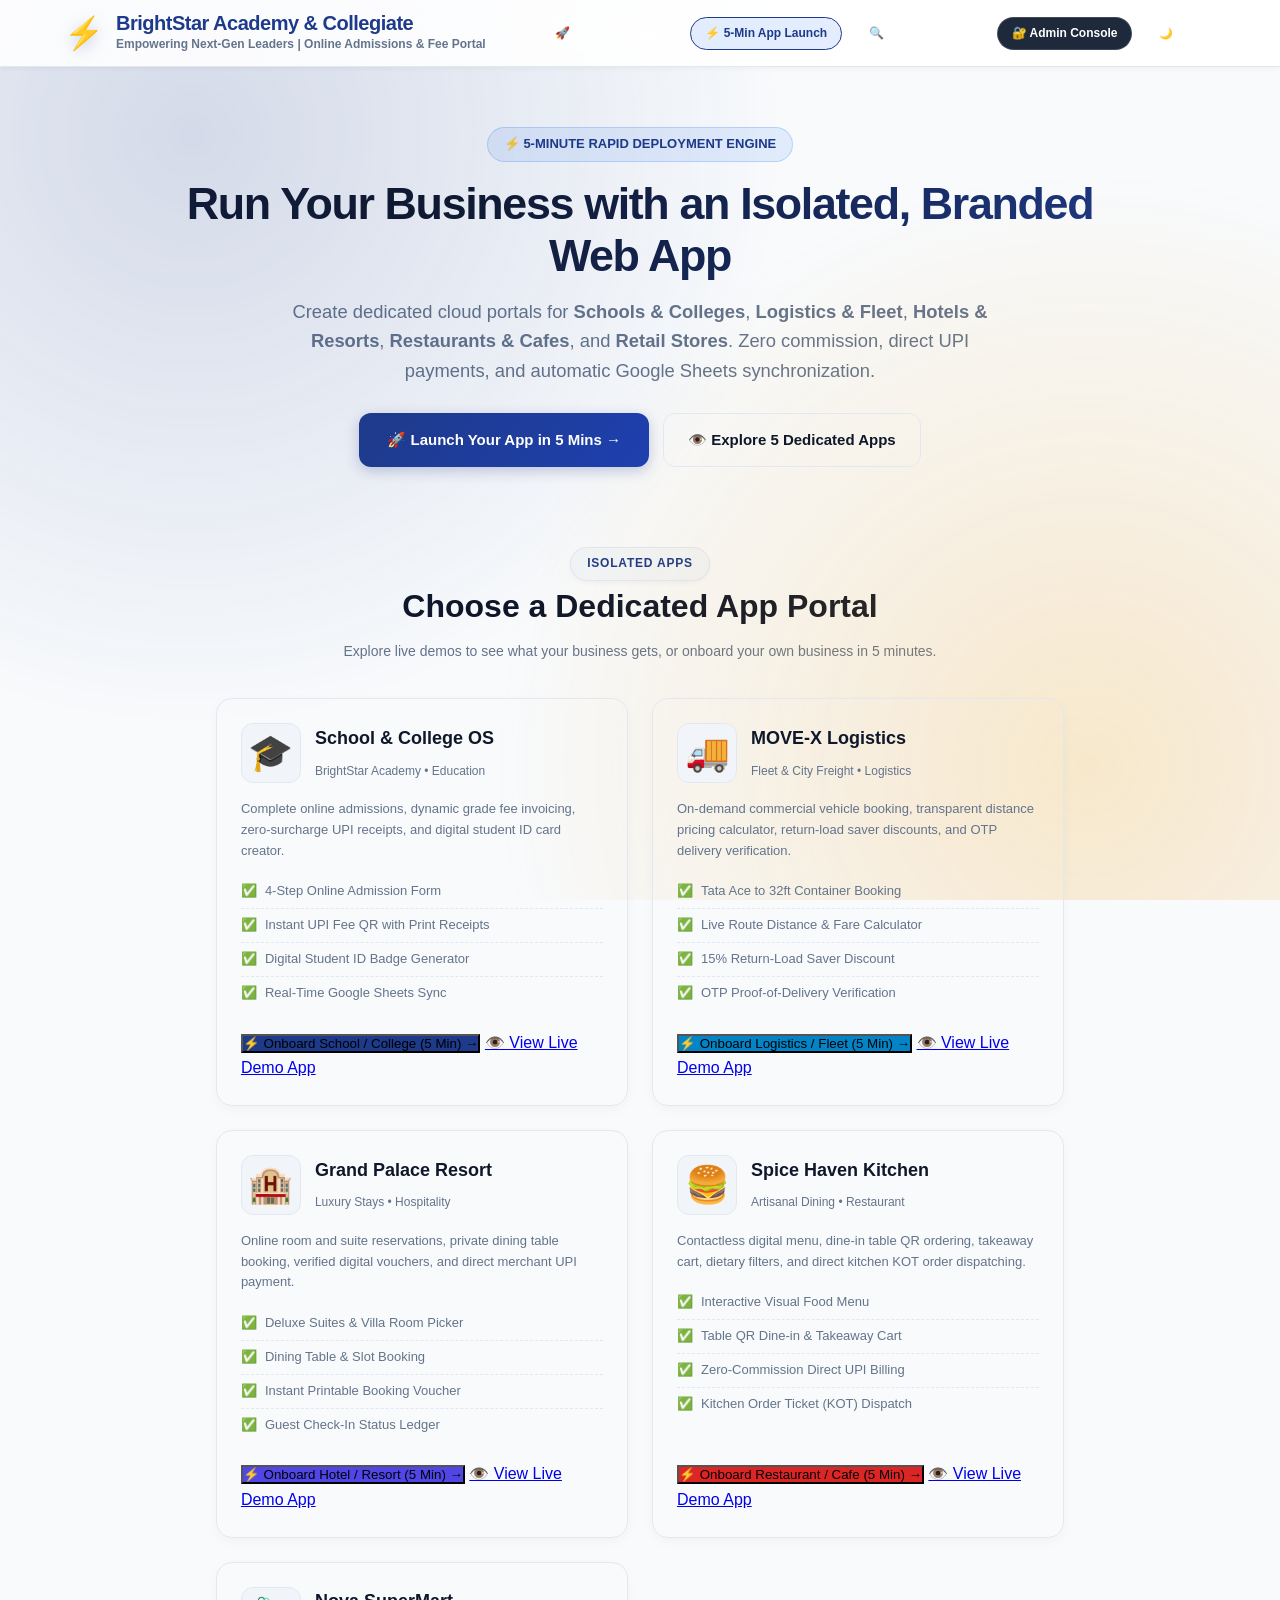
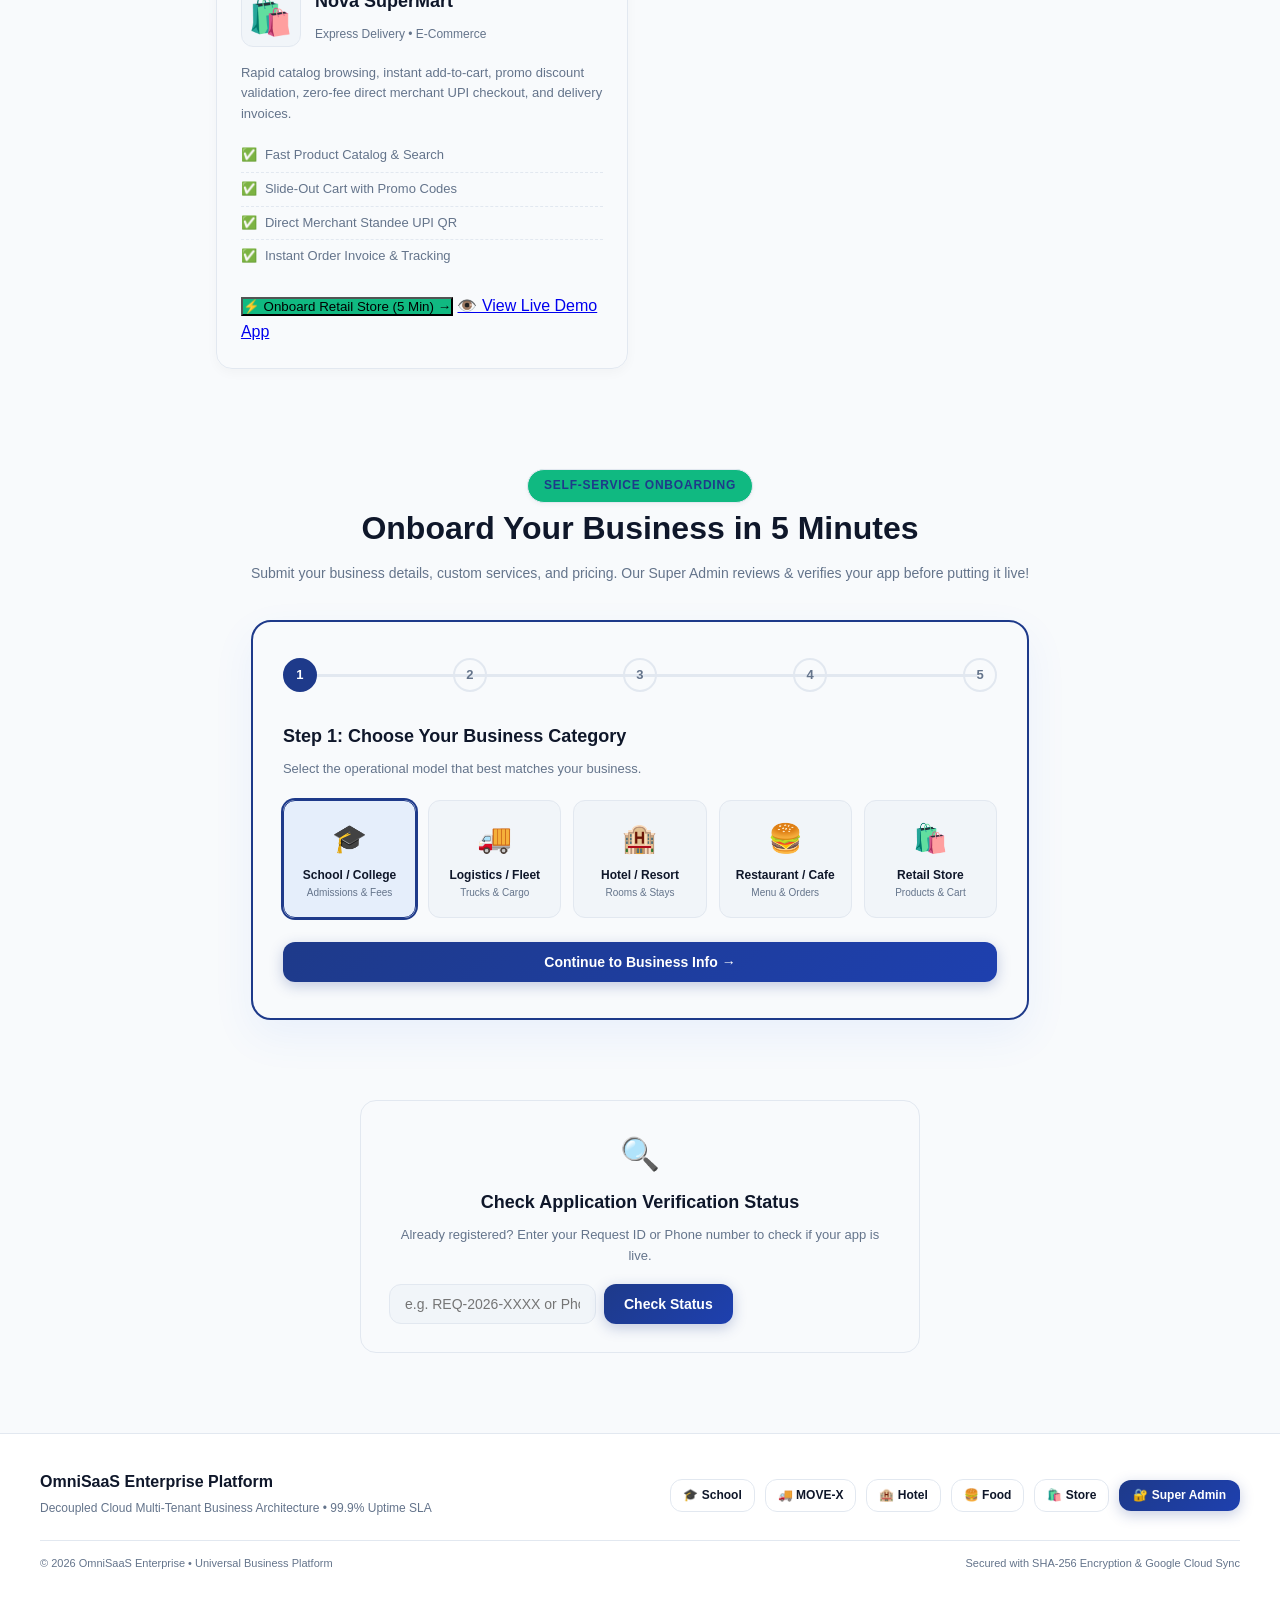
==== commit e618b0e1: "feat: link showcase cards to 5-min onboarding wizard and add top banner to demo portals" ====
--- a/index.html
+++ b/index.html
@@ -267,6 +267,62 @@
       background: #10b981;
       border-color: #10b981;
       color: #fff;
+    .navbar .nav-actions .pill-btn {
+      color: var(--text-main) !important;
+      border: 1.5px solid var(--border-color);
+      background: var(--surface-card);
+      font-weight: 700;
+      box-shadow: var(--shadow-sm);
+    }
+    .navbar .nav-actions .pill-btn:hover {
+      border-color: var(--primary-color);
+      color: var(--primary-color) !important;
+    }
+    .app-card-btn-group {
+      display: flex;
+      flex-direction: column;
+      gap: 8px;
+      margin-top: 16px;
+    }
+    .app-card-btn-primary {
+      width: 100%;
+      padding: 11px 16px;
+      font-size: 13px;
+      font-weight: 800;
+      border-radius: 8px;
+      border: none;
+      cursor: pointer;
+      display: inline-flex;
+      align-items: center;
+      justify-content: center;
+      gap: 6px;
+      color: #fff;
+      transition: all 0.2s ease;
+    }
+    .app-card-btn-primary:hover {
+      opacity: 0.92;
+      transform: translateY(-1px);
+    }
+    .app-card-btn-secondary {
+      width: 100%;
+      padding: 9px 16px;
+      font-size: 12px;
+      font-weight: 700;
+      border-radius: 8px;
+      border: 1.5px solid var(--border-color);
+      background: var(--bg-secondary);
+      color: var(--text-main);
+      text-decoration: none;
+      display: inline-flex;
+      align-items: center;
+      justify-content: center;
+      gap: 6px;
+      transition: all 0.2s ease;
+    }
+    .app-card-btn-secondary:hover {
+      border-color: var(--primary-color);
+      color: var(--primary-color);
+      background: var(--surface-card);
     }
   </style>
 </head>
@@ -293,13 +349,13 @@
         <a href="#apps-showcase" class="pill-btn" style="text-decoration: none;">
           🚀 Dedicated Apps
         </a>
-        <a href="#onboarding-wizard" class="pill-btn" style="background: rgba(59, 130, 246, 0.12); color: var(--primary-color); border: 1.5px solid var(--primary-color); font-weight: 800; text-decoration: none;">
+        <a href="#onboarding-wizard" class="pill-btn" style="background: rgba(59, 130, 246, 0.14) !important; color: var(--primary-color) !important; border: 1.5px solid var(--primary-color) !important; font-weight: 800; text-decoration: none;">
           ⚡ 5-Min App Launch
         </a>
         <button class="pill-btn" onclick="OmniLauncher.openTrackModal()">
           🔍 Track Request
         </button>
-        <a href="admin.html" class="pill-btn" style="background: #1e293b; color: #fff; text-decoration: none; font-weight: 700;">
+        <a href="admin.html" class="pill-btn" style="background: #1e293b !important; color: #fff !important; text-decoration: none; font-weight: 700;">
           🔐 Admin Console
         </a>
         <button class="pill-btn" id="theme-toggle-btn" onclick="UniversalApp.toggleTheme()" style="font-size: 11px;">🌙</button>
@@ -331,7 +387,7 @@
     <div class="section-header">
       <span class="hero-badge">ISOLATED APPS</span>
       <h2>Choose a Dedicated App Portal</h2>
-      <p>Each business gets a standalone, high-performance web portal with dedicated routes, encrypted owner login, and zero clutter.</p>
+      <p>Explore live demos to see what your business gets, or onboard your own business in 5 minutes.</p>
     </div>
 
     <div class="apps-card-grid">
@@ -355,9 +411,14 @@
             <li><span>✅</span> Real-Time Google Sheets Sync</li>
           </ul>
         </div>
-        <a href="school/index.html" class="app-card-btn btn btn-primary">
-          🚀 Launch School App →
-        </a>
+        <div class="app-card-btn-group">
+          <button type="button" class="app-card-btn-primary" style="background: #1e3a8a;" onclick="OmniLauncher.startOnboardingFor('student_management')">
+            ⚡ Onboard School / College (5 Min) →
+          </button>
+          <a href="school/index.html" class="app-card-btn-secondary">
+            👁️ View Live Demo App
+          </a>
+        </div>
       </div>
 
       <!-- 2. MOVE-X Logistics -->
@@ -380,9 +441,14 @@
             <li><span>✅</span> OTP Proof-of-Delivery Verification</li>
           </ul>
         </div>
-        <a href="movex/index.html" class="app-card-btn btn btn-primary" style="background: #0284c7; border-color: #0284c7;">
-          🚀 Launch MOVE-X App →
-        </a>
+        <div class="app-card-btn-group">
+          <button type="button" class="app-card-btn-primary" style="background: #0284c7;" onclick="OmniLauncher.startOnboardingFor('movex_booking')">
+            ⚡ Onboard Logistics / Fleet (5 Min) →
+          </button>
+          <a href="movex/index.html" class="app-card-btn-secondary">
+            👁️ View Live Demo App
+          </a>
+        </div>
       </div>
 
       <!-- 3. Hotel & Resort -->
@@ -405,9 +471,14 @@
             <li><span>✅</span> Guest Check-In Status Ledger</li>
           </ul>
         </div>
-        <a href="hotel/index.html" class="app-card-btn btn btn-primary" style="background: #4f46e5; border-color: #4f46e5;">
-          🚀 Launch Hotel App →
-        </a>
+        <div class="app-card-btn-group">
+          <button type="button" class="app-card-btn-primary" style="background: #4f46e5;" onclick="OmniLauncher.startOnboardingFor('hotel_booking')">
+            ⚡ Onboard Hotel / Resort (5 Min) →
+          </button>
+          <a href="hotel/index.html" class="app-card-btn-secondary">
+            👁️ View Live Demo App
+          </a>
+        </div>
       </div>
 
       <!-- 4. Restaurant & Food Ordering -->
@@ -430,9 +501,14 @@
             <li><span>✅</span> Kitchen Order Ticket (KOT) Dispatch</li>
           </ul>
         </div>
-        <a href="food/index.html" class="app-card-btn btn btn-primary" style="background: #dc2626; border-color: #dc2626;">
-          🚀 Launch Food App →
-        </a>
+        <div class="app-card-btn-group">
+          <button type="button" class="app-card-btn-primary" style="background: #dc2626;" onclick="OmniLauncher.startOnboardingFor('food_order')">
+            ⚡ Onboard Restaurant / Cafe (5 Min) →
+          </button>
+          <a href="food/index.html" class="app-card-btn-secondary">
+            👁️ View Live Demo App
+          </a>
+        </div>
       </div>
 
       <!-- 5. Quick-Commerce Retail -->
@@ -455,9 +531,14 @@
             <li><span>✅</span> Instant Order Invoice & Tracking</li>
           </ul>
         </div>
-        <a href="store/index.html" class="app-card-btn btn btn-primary" style="background: #10b981; border-color: #10b981;">
-          🚀 Launch Store App →
-        </a>
+        <div class="app-card-btn-group">
+          <button type="button" class="app-card-btn-primary" style="background: #10b981;" onclick="OmniLauncher.startOnboardingFor('ecommerce')">
+            ⚡ Onboard Retail Store (5 Min) →
+          </button>
+          <a href="store/index.html" class="app-card-btn-secondary">
+            👁️ View Live Demo App
+          </a>
+        </div>
       </div>
     </div>
   </section>
@@ -486,27 +567,27 @@
         <p style="font-size: 13px; color: var(--text-muted); margin-bottom: 20px;">Select the operational model that best matches your business.</p>
 
         <div class="wizard-cat-grid">
-          <div class="wizard-cat-item selected" onclick="OmniLauncher.selectVertical('student_management', this)">
+          <div class="wizard-cat-item selected" data-vertical="student_management" onclick="OmniLauncher.selectVertical('student_management', this)">
             <div style="font-size: 28px; margin-bottom: 4px;">🎓</div>
             <div style="font-weight: 800; font-size: 12px;">School / College</div>
             <div style="font-size: 10px; color: var(--text-muted);">Admissions & Fees</div>
           </div>
-          <div class="wizard-cat-item" onclick="OmniLauncher.selectVertical('movex_booking', this)">
+          <div class="wizard-cat-item" data-vertical="movex_booking" onclick="OmniLauncher.selectVertical('movex_booking', this)">
             <div style="font-size: 28px; margin-bottom: 4px;">🚚</div>
             <div style="font-weight: 800; font-size: 12px;">Logistics / Fleet</div>
             <div style="font-size: 10px; color: var(--text-muted);">Trucks & Cargo</div>
           </div>
-          <div class="wizard-cat-item" onclick="OmniLauncher.selectVertical('hotel_booking', this)">
+          <div class="wizard-cat-item" data-vertical="hotel_booking" onclick="OmniLauncher.selectVertical('hotel_booking', this)">
             <div style="font-size: 28px; margin-bottom: 4px;">🏨</div>
             <div style="font-weight: 800; font-size: 12px;">Hotel / Resort</div>
             <div style="font-size: 10px; color: var(--text-muted);">Rooms & Stays</div>
           </div>
-          <div class="wizard-cat-item" onclick="OmniLauncher.selectVertical('food_order', this)">
+          <div class="wizard-cat-item" data-vertical="food_order" onclick="OmniLauncher.selectVertical('food_order', this)">
             <div style="font-size: 28px; margin-bottom: 4px;">🍔</div>
             <div style="font-weight: 800; font-size: 12px;">Restaurant / Cafe</div>
             <div style="font-size: 10px; color: var(--text-muted);">Menu & Orders</div>
           </div>
-          <div class="wizard-cat-item" onclick="OmniLauncher.selectVertical('ecommerce', this)">
+          <div class="wizard-cat-item" data-vertical="ecommerce" onclick="OmniLauncher.selectVertical('ecommerce', this)">
             <div style="font-size: 28px; margin-bottom: 4px;">🛍️</div>
             <div style="font-weight: 800; font-size: 12px;">Retail Store</div>
             <div style="font-size: 10px; color: var(--text-muted);">Products & Cart</div>
@@ -720,7 +801,80 @@
       selectVertical(vKey, elem) {
         this.selectedVertical = vKey;
         document.querySelectorAll('.wizard-cat-item').forEach(el => el.classList.remove('selected'));
-        if (elem) elem.classList.add('selected');
+        if (elem) {
+          elem.classList.add('selected');
+        } else {
+          const target = document.querySelector(`.wizard-cat-item[data-vertical="${vKey}"]`);
+          if (target) target.classList.add('selected');
+        }
+        this.presetServicePlaceholders(vKey);
+      },
+
+      startOnboardingFor(vKey) {
+        this.selectedVertical = vKey;
+        document.querySelectorAll('.wizard-cat-item').forEach(el => {
+          el.classList.remove('selected');
+          if (el.getAttribute('data-vertical') === vKey) {
+            el.classList.add('selected');
+          }
+        });
+
+        this.presetServicePlaceholders(vKey);
+
+        // Smooth scroll to onboarding wizard
+        const wiz = document.getElementById('onboarding-wizard');
+        if (wiz) wiz.scrollIntoView({ behavior: 'smooth' });
+
+        // Go directly to Step 2 (Business details)
+        this.nextStep(2);
+        setTimeout(() => {
+          const nameInput = document.getElementById('ob_biz_name');
+          if (nameInput) nameInput.focus();
+        }, 400);
+
+        const vertName = vKey === 'student_management' ? 'School / College' :
+                         vKey === 'movex_booking' ? 'Logistics / Fleet' :
+                         vKey === 'hotel_booking' ? 'Hotel & Resort' :
+                         vKey === 'food_order' ? 'Restaurant / Cafe' : 'Retail Store';
+        UniversalApp.showToast(`✨ Ready to onboard your ${vertName}! Enter your details below.`, 'success');
+      },
+
+      presetServicePlaceholders(vKey) {
+        const container = document.getElementById('ob_services_container');
+        if (!container) return;
+
+        const presets = {
+          student_management: [
+            { title: "Class 10 Tuition & Smart Lab Fee", price: 4500, desc: "Monthly composite academic fee" },
+            { title: "Annual Registration & Sports Dues", price: 2500, desc: "Annual institutional dues" }
+          ],
+          movex_booking: [
+            { title: "Tata Ace Local 16km City Freight", price: 650, desc: "Base rate + standard driver payout" },
+            { title: "8ft High-Deck 35km Inter-City Route", price: 1450, desc: "Heavy commercial dispatch" }
+          ],
+          hotel_booking: [
+            { title: "Deluxe AC King Suite Room (1 Night)", price: 3200, desc: "Includes complimentary breakfast & WiFi" },
+            { title: "Private Dining Rooftop Table Slot", price: 1200, desc: "4-seater reserved dinner table" }
+          ],
+          food_order: [
+            { title: "Royal Hyderabadi Handi Dum Biryani", price: 380, desc: "Served with mirchi ka salan & raita" },
+            { title: "Tandoori Chicken Tikka Platter (8 Pcs)", price: 290, desc: "Charcoal grilled gourmet starter" }
+          ],
+          ecommerce: [
+            { title: "Wireless ANC Bluetooth Earbuds", price: 1999, desc: "Fast charging with 36hr battery" },
+            { title: "Smart AMOLED Fitness Watch", price: 2499, desc: "Heart rate & SpO2 tracker" }
+          ]
+        };
+
+        const list = presets[vKey] || presets.student_management;
+        container.innerHTML = list.map(item => `
+          <div class="service-row-item">
+            <input type="text" class="form-control ob-service-title" value="${SecurityGuard.escapeHTML(item.title)}" placeholder="Service / Item Name" style="flex: 2;" required />
+            <input type="number" class="form-control ob-service-price" value="${item.price}" placeholder="Price (₹)" style="flex: 1;" required />
+            <input type="text" class="form-control ob-service-desc" value="${SecurityGuard.escapeHTML(item.desc)}" placeholder="Short description" style="flex: 2;" />
+            <button type="button" class="btn btn-outline" style="padding: 8px 12px; color: var(--danger-color);" onclick="OmniLauncher.removeServiceRow(this)">✕</button>
+          </div>
+        `).join('');
       },
 
       nextStep(stepNum) {
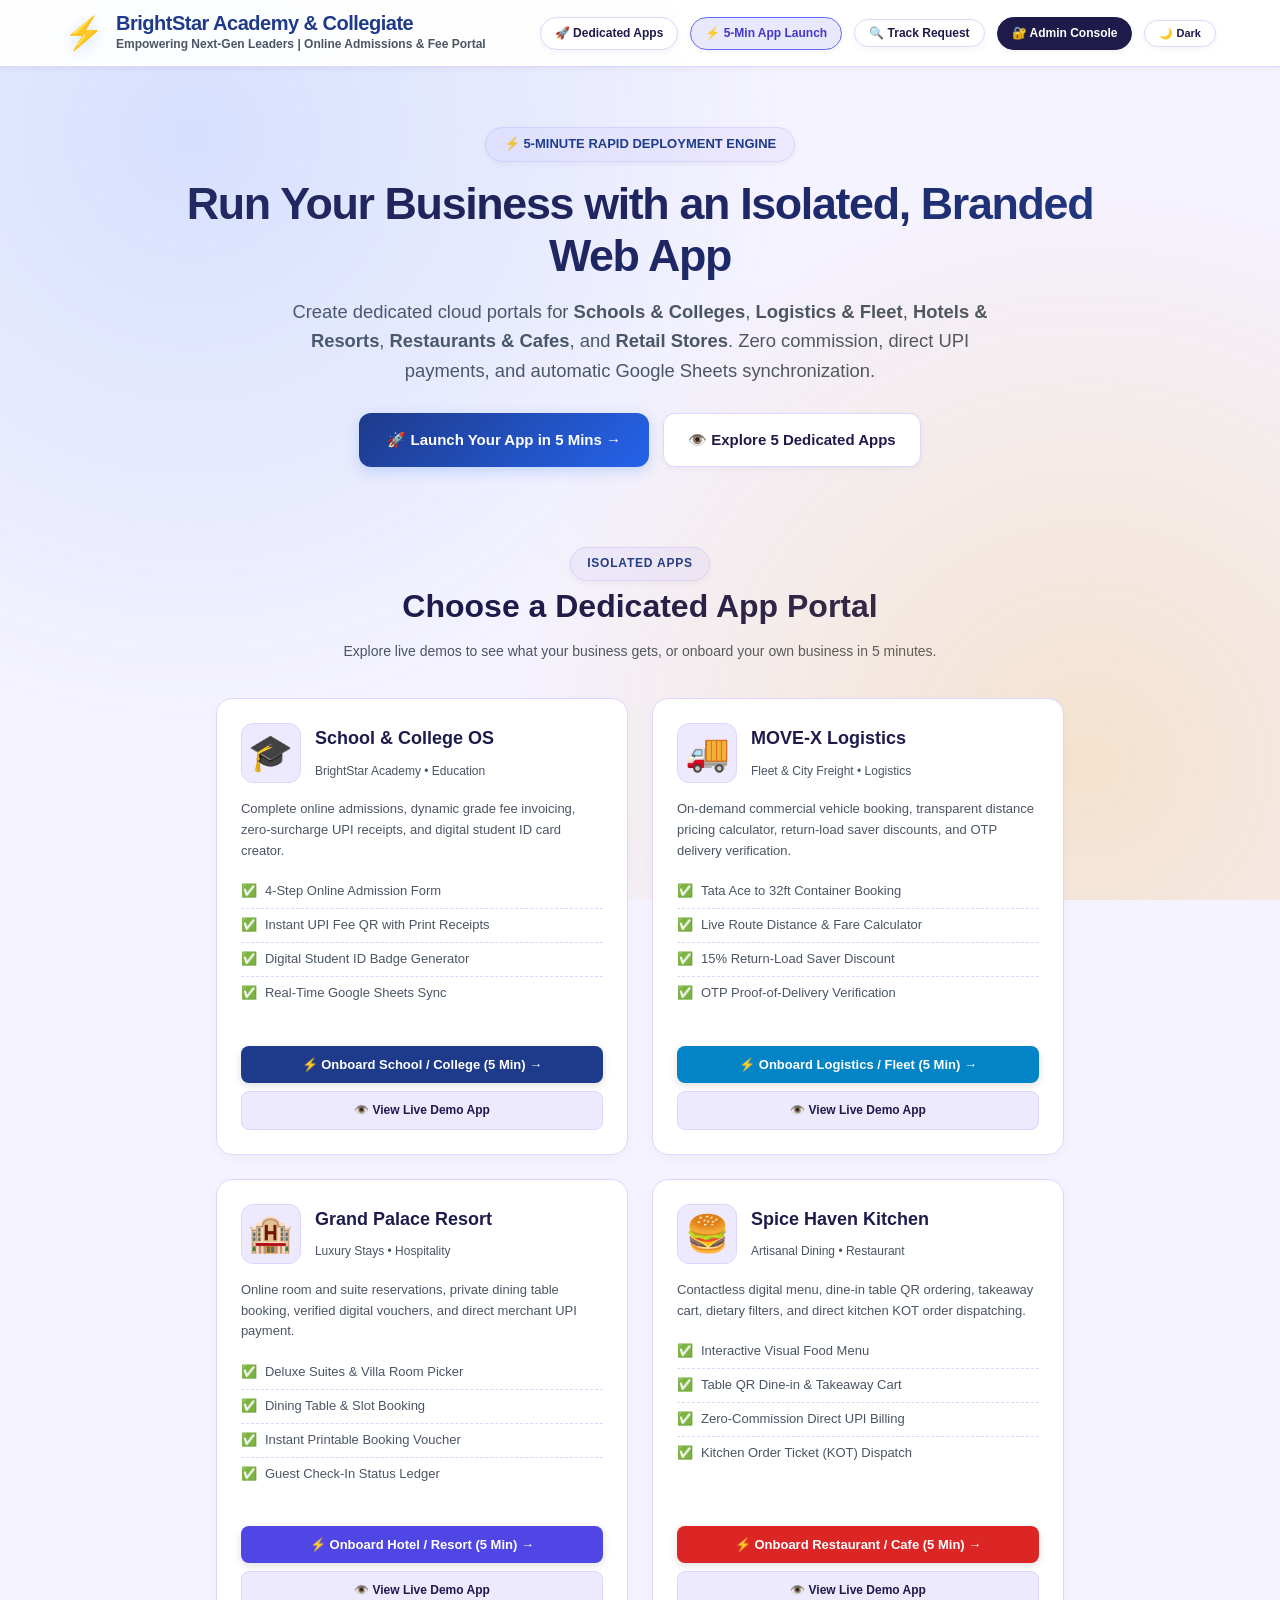
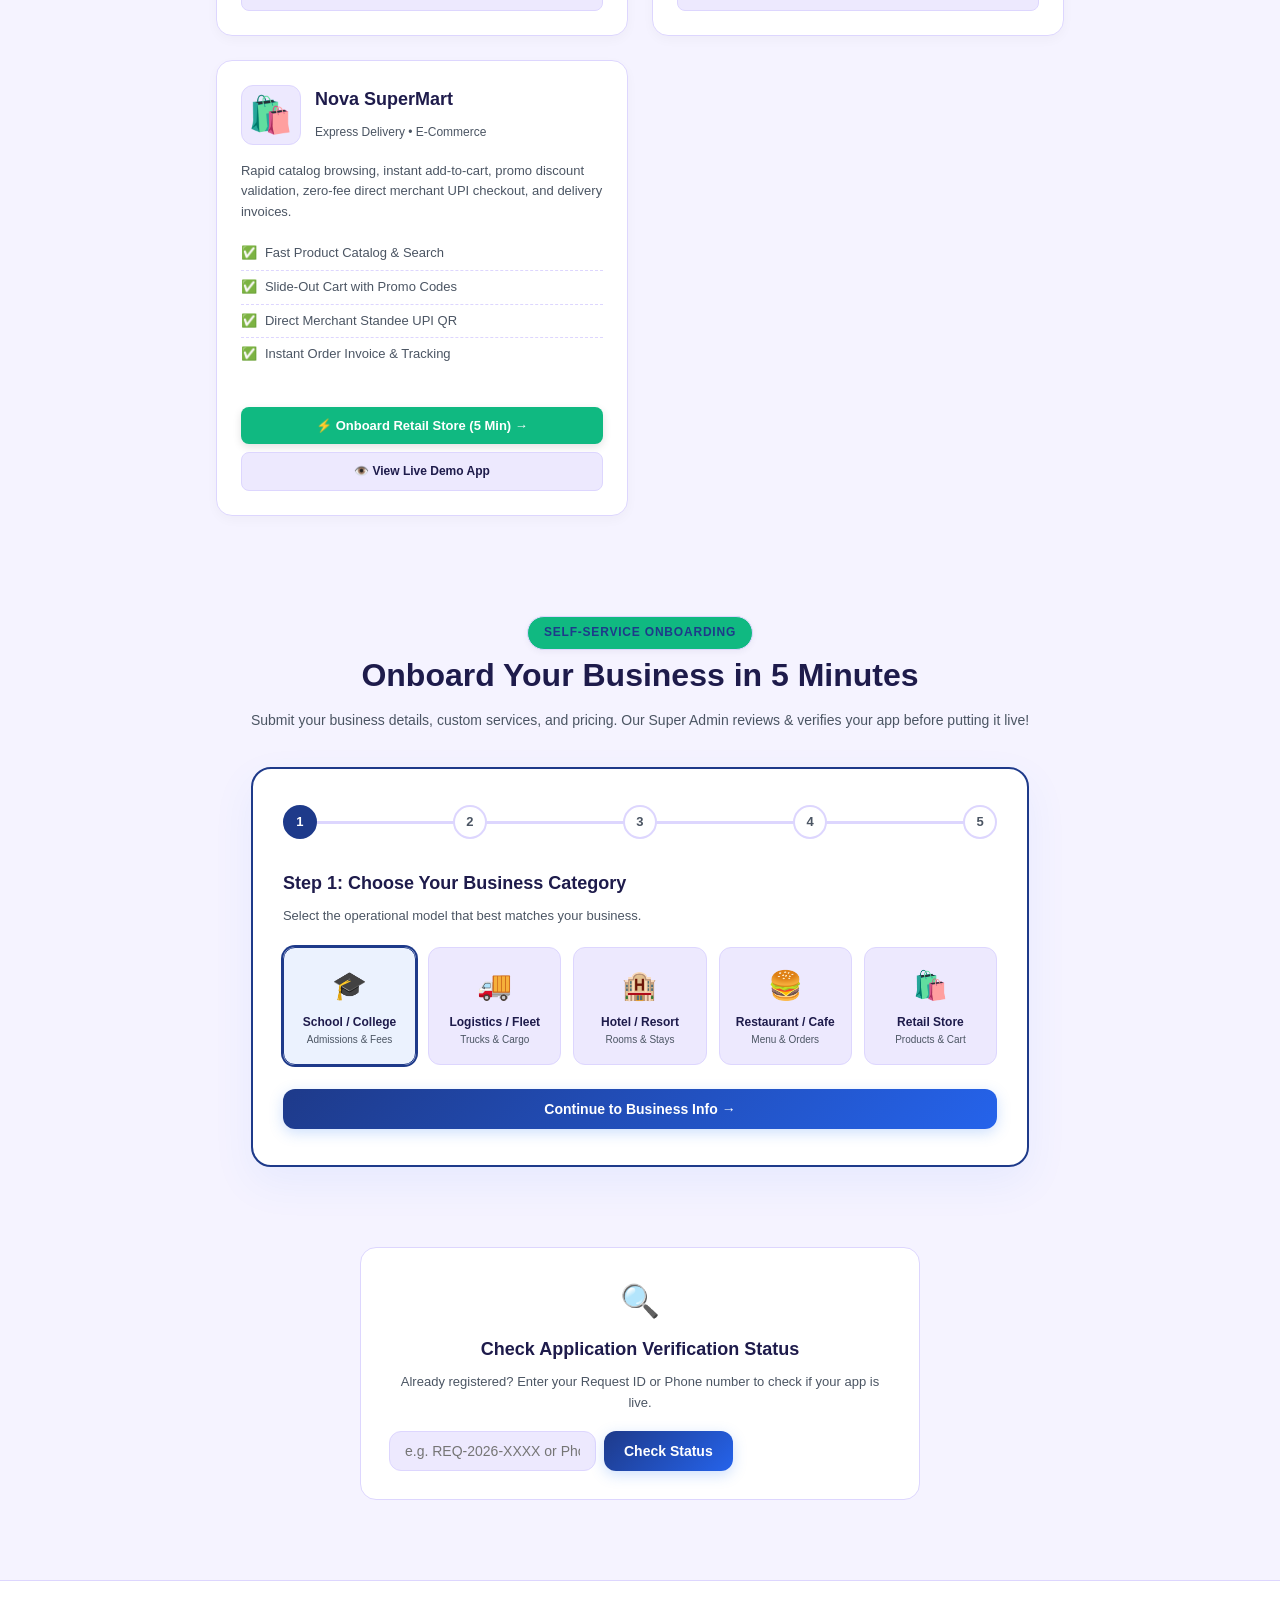
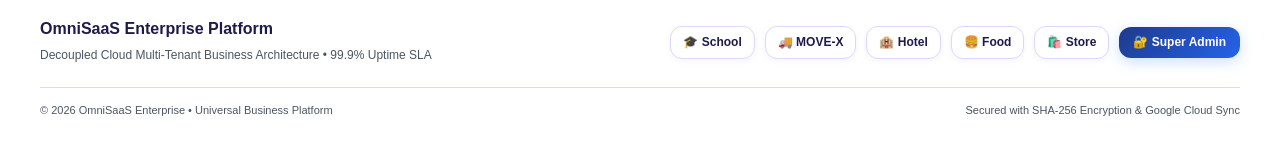
==== commit 79fc5666: "style(theme): apply elegant lavender background with high-contrast buttons, badges and pill controls" ====
--- a/index.html
+++ b/index.html
@@ -37,14 +37,15 @@
       display: inline-flex;
       align-items: center;
       gap: 6px;
-      background: rgba(59, 130, 246, 0.12);
+      background: var(--bg-secondary);
       color: var(--primary-color);
-      padding: 6px 16px;
+      padding: 6px 18px;
       border-radius: 999px;
       font-size: 13px;
       font-weight: 800;
       margin-bottom: 16px;
-      border: 1px solid rgba(59, 130, 246, 0.25);
+      border: 1.5px solid var(--border-color);
+      box-shadow: var(--shadow-sm);
     }
     .platform-hero h1 {
       font-size: 2.8rem;
@@ -267,16 +268,18 @@
       background: #10b981;
       border-color: #10b981;
       color: #fff;
+    }
     .navbar .nav-actions .pill-btn {
       color: var(--text-main) !important;
-      border: 1.5px solid var(--border-color);
-      background: var(--surface-card);
+      border: 1.5px solid var(--border-color) !important;
+      background: var(--surface-card) !important;
       font-weight: 700;
       box-shadow: var(--shadow-sm);
     }
     .navbar .nav-actions .pill-btn:hover {
-      border-color: var(--primary-color);
+      border-color: var(--primary-color) !important;
       color: var(--primary-color) !important;
+      background: var(--bg-secondary) !important;
     }
     .app-card-btn-group {
       display: flex;
@@ -297,6 +300,7 @@
       justify-content: center;
       gap: 6px;
       color: #fff;
+      box-shadow: 0 3px 8px rgba(0,0,0,0.12);
       transition: all 0.2s ease;
     }
     .app-card-btn-primary:hover {
@@ -349,13 +353,13 @@
         <a href="#apps-showcase" class="pill-btn" style="text-decoration: none;">
           🚀 Dedicated Apps
         </a>
-        <a href="#onboarding-wizard" class="pill-btn" style="background: rgba(59, 130, 246, 0.14) !important; color: var(--primary-color) !important; border: 1.5px solid var(--primary-color) !important; font-weight: 800; text-decoration: none;">
+        <a href="#onboarding-wizard" class="pill-btn" style="background: rgba(99, 102, 241, 0.14) !important; color: #4338ca !important; border: 1.5px solid #6366f1 !important; font-weight: 800; text-decoration: none;">
           ⚡ 5-Min App Launch
         </a>
         <button class="pill-btn" onclick="OmniLauncher.openTrackModal()">
           🔍 Track Request
         </button>
-        <a href="admin.html" class="pill-btn" style="background: #1e293b !important; color: #fff !important; text-decoration: none; font-weight: 700;">
+        <a href="admin.html" class="pill-btn" style="background: #1e1b4b !important; color: #ffffff !important; border: 1.5px solid #1e1b4b !important; text-decoration: none; font-weight: 700;">
           🔐 Admin Console
         </a>
         <button class="pill-btn" id="theme-toggle-btn" onclick="UniversalApp.toggleTheme()" style="font-size: 11px;">🌙</button>
--- a/styles.css
+++ b/styles.css
@@ -4,23 +4,24 @@
    ========================================================================== */
 
 :root {
-  --primary-color: #1e3a8a;
-  --primary-hover: #1e40af;
-  --primary-glow: rgba(30, 58, 138, 0.25);
+  --primary-color: #3b82f6;
+  --primary-hover: #2563eb;
+  --primary-glow: rgba(59, 130, 246, 0.25);
   --accent-color: #f59e0b;
   --accent-hover: #d97706;
   --accent-glow: rgba(245, 158, 11, 0.3);
 
-  /* Light Theme Palette */
-  --bg-color: #f8fafc;
-  --bg-secondary: #f1f5f9;
+  /* Light Theme Palette: Elegant Lavender Background & High Contrast */
+  --bg-color: #f5f3ff;
+  --bg-secondary: #ede9fe;
+  --bg-card: #ffffff;
   --surface-color: #ffffff;
   --surface-card: #ffffff;
-  --surface-glass: rgba(255, 255, 255, 0.88);
-  --text-main: #0f172a;
-  --text-muted: #64748b;
-  --border-color: #e2e8f0;
-  --border-focus: #3b82f6;
+  --surface-glass: rgba(255, 255, 255, 0.94);
+  --text-main: #1e1b4b;
+  --text-muted: #4b5563;
+  --border-color: #ddd6fe;
+  --border-focus: #6366f1;
   
   --success-color: #10b981;
   --warning-color: #f59e0b;
@@ -31,9 +32,9 @@
   --radius-lg: 20px;
   --radius-xl: 28px;
 
-  --shadow-sm: 0 2px 4px rgba(15, 23, 42, 0.04);
-  --shadow-md: 0 6px 18px rgba(15, 23, 42, 0.08);
-  --shadow-lg: 0 14px 38px rgba(15, 23, 42, 0.12);
+  --shadow-sm: 0 2px 6px rgba(30, 27, 75, 0.05);
+  --shadow-md: 0 8px 22px rgba(99, 102, 241, 0.08);
+  --shadow-lg: 0 16px 40px rgba(99, 102, 241, 0.12);
   --shadow-glow: 0 0 25px var(--primary-glow);
 
   --font-family: 'Inter', -apple-system, BlinkMacSystemFont, 'Segoe UI', Roboto, sans-serif;
@@ -45,6 +46,7 @@
 [data-theme="dark"] {
   --bg-color: #090d16;
   --bg-secondary: #0f172a;
+  --bg-card: #18233c;
   --surface-color: #131d31;
   --surface-card: #18233c;
   --surface-glass: rgba(19, 29, 49, 0.88);
@@ -134,9 +136,9 @@
   box-shadow: 0 0 10px rgba(56, 189, 248, 0.3);
 }
 .pill-btn {
-  background: rgba(255, 255, 255, 0.08);
-  border: 1px solid rgba(255, 255, 255, 0.15);
-  color: #fff;
+  background: var(--surface-card);
+  border: 1.5px solid var(--border-color);
+  color: var(--text-main);
   padding: 6px 14px;
   border-radius: 999px;
   font-size: 12px;
@@ -145,11 +147,25 @@
   display: inline-flex;
   align-items: center;
   gap: 6px;
+  box-shadow: 0 1px 3px rgba(30, 27, 75, 0.05);
   transition: var(--smooth-transition);
 }
 .pill-btn:hover {
-  background: rgba(255, 255, 255, 0.18);
+  background: var(--bg-secondary);
+  border-color: var(--primary-color);
+  color: var(--primary-color);
   transform: translateY(-1px);
+  box-shadow: 0 4px 10px rgba(99, 102, 241, 0.12);
+}
+[data-theme="dark"] .pill-btn {
+  background: #18233c;
+  border: 1px solid rgba(255, 255, 255, 0.15);
+  color: #f8fafc;
+}
+[data-theme="dark"] .pill-btn:hover {
+  background: #233254;
+  border-color: #60a5fa;
+  color: #fff;
 }
 
 /* ==========================================================================
@@ -284,15 +300,17 @@
   transform: translateY(-2px);
 }
 .btn-outline {
-  background: transparent;
+  background: var(--surface-card);
   border: 1.5px solid var(--border-color);
   color: var(--text-main);
+  box-shadow: var(--shadow-sm);
 }
 .btn-outline:hover {
   border-color: var(--primary-color);
   color: var(--primary-color);
   background: var(--bg-secondary);
   transform: translateY(-2px);
+  box-shadow: 0 4px 12px rgba(99, 102, 241, 0.1);
 }
 .cart-badge-btn {
   position: relative;
